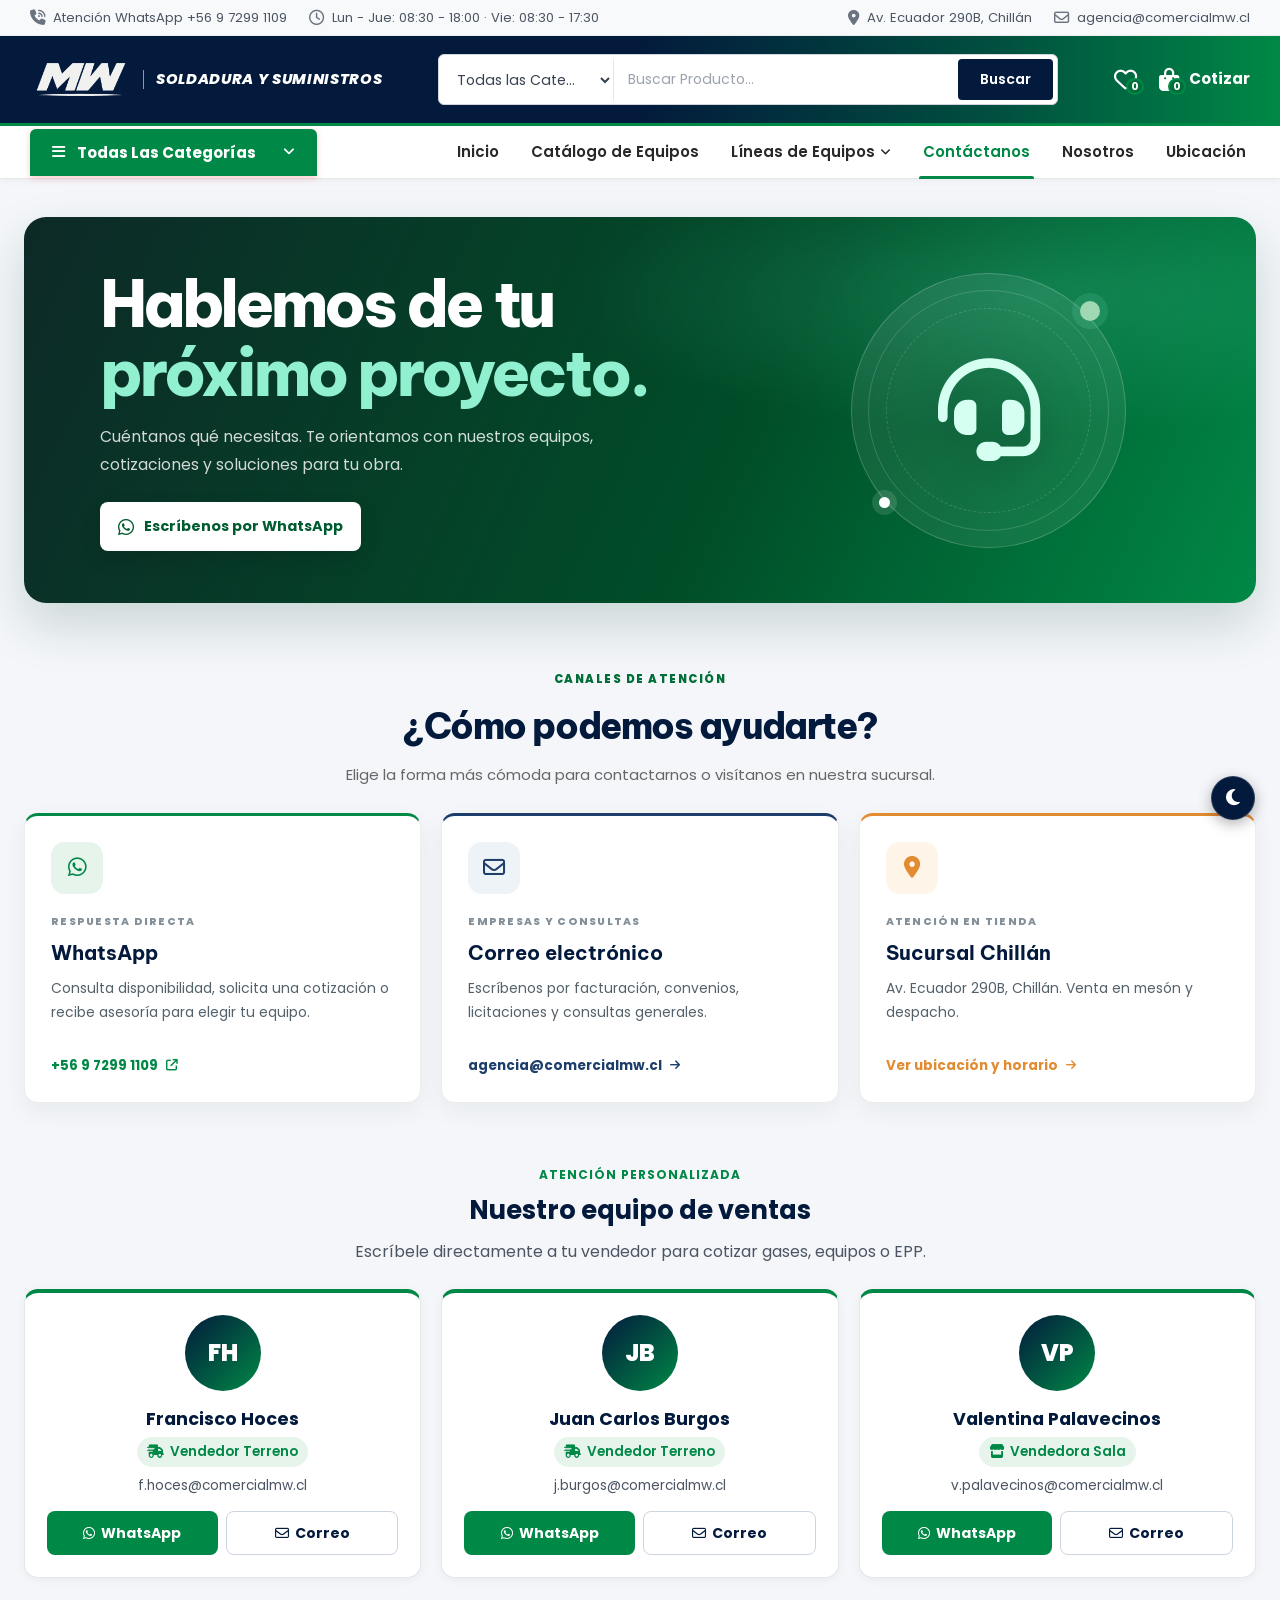
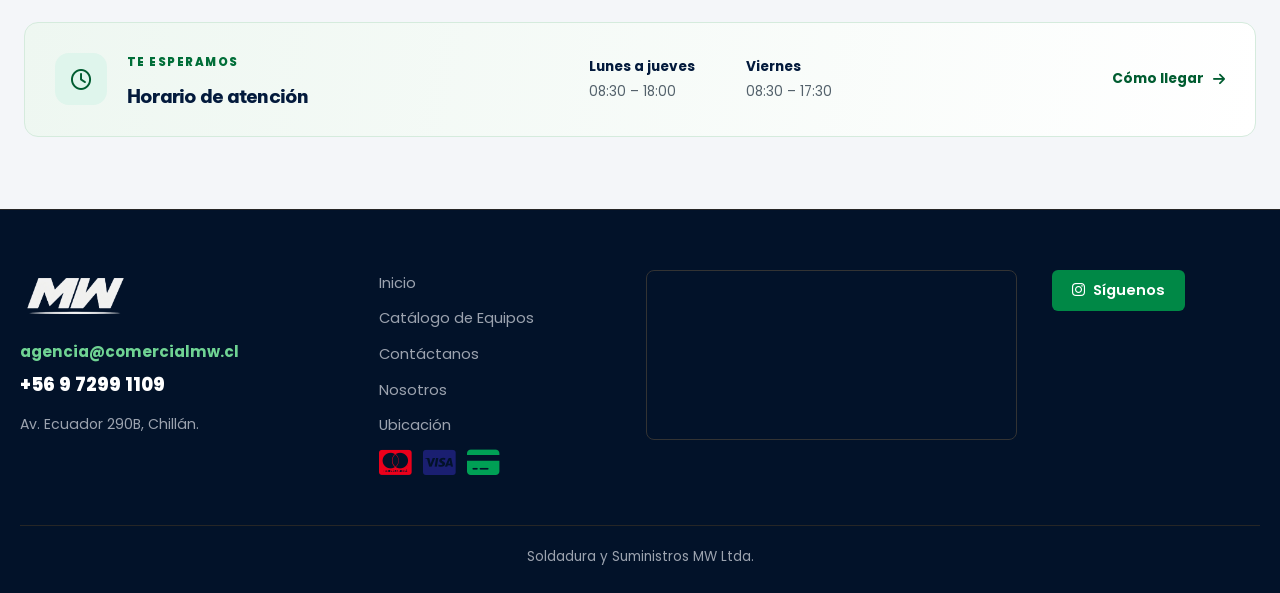
==== contacto.html @ 706c2ffa "Prueba: sección equipo de ventas (sin publicar)" ====
<!DOCTYPE html>
<html lang="es">

<head>
    <meta charset="UTF-8">
    <meta name="viewport" content="width=device-width, initial-scale=1.0">
    <title>Soldadura y Suministros MW Ltda. | Contacto</title>
    <link rel="stylesheet" href="estilos.css">
    <link rel="stylesheet" href="https://cdnjs.cloudflare.com/ajax/libs/font-awesome/6.5.1/css/all.min.css">
    <link rel="icon" href="imagenes/MWlogo.png" type="image/png">
</head>

<body id="inicio">

    <div class="top-bar-cf">
        <div class="top-bar-contenedor">
            <div class="top-bar-izq">
                <a href="https://wa.me/56972991109" target="_blank" rel="noopener noreferrer" class="top-bar-item">
                    <i class="fa-solid fa-phone-volume"></i>
                    <span>Atención WhatsApp +56 9 7299 1109</span>
                </a>
                <span class="top-bar-item">
                    <i class="fa-regular fa-clock"></i>
                    <span>Lun - Jue: 08:30 - 18:00 · Vie: 08:30 - 17:30</span>
                </span>
            </div>
            <div class="top-bar-der">
                <a href="nosotros.html#ubicacion-seccion" class="top-bar-item">
                    <i class="fa-solid fa-location-dot"></i>
                    <span>Av. Ecuador 290B, Chillán</span>
                </a>
                <a href="mailto:agencia@comercialmw.cl" class="top-bar-item">
                    <i class="fa-regular fa-envelope"></i>
                    <span>agencia@comercialmw.cl</span>
                </a>
            </div>
        </div>
    </div>

    <header class="main-header-cf">
        <div class="header-contenedor">
            <a href="index.html" class="logo-cf-link">
                <img src="imagenes/MWlogo.png" alt="Logo MW" class="logo-cf-img">
                <span class="logo-cf-nombre">Soldadura y Suministros</span>
            </a>

            <div class="header-search-wrapper">
                <form class="header-search-form" action="index.html#catalogo-seccion" method="get">
                    <select name="categoria" class="search-select-cat" aria-label="Seleccionar categoría">
                        <option value="">Todas las Categorías</option>
                        <option value="gases">Gases Industriales</option>
                        <option value="soldadura">Soldadoras</option>
                        <option value="plasma">Corte por Plasma</option>
                        <option value="energia">Generadores y Compresores</option>
                        <option value="proteccion">Protección EPP y Consumibles</option>
                    </select>
                    <input type="text" name="q" class="search-input-field" placeholder="Buscar Producto..."
                        autocomplete="off">
                    <button type="submit" class="search-submit-btn">Buscar</button>
                </form>
            </div>

            <div class="header-actions-wrap">
                <div class="action-icon-item" id="btn-header-wishlist" title="Lista de Deseos">
                    <div class="icon-with-badge">
                        <i class="fa-regular fa-heart"></i>
                        <span class="icon-badge" id="wishlist-count">0</span>
                    </div>
                </div>

                <div class="action-icon-item" id="btn-header-cart" role="button" tabindex="0"
                    title="Ver cotización" aria-label="Abrir cotización">
                    <div class="icon-with-badge">
                        <i class="fa-solid fa-bag-shopping"></i>
                        <span class="icon-badge" id="header-cart-count">0</span>
                    </div>
                    <span class="cart-amount-text" id="header-cart-total">Cotizar</span>
                </div>
            </div>
        </div>
    </header>

    <nav class="nav-bar-cf">
        <div class="nav-contenedor">
            <div class="categorias-dropdown-btn-wrap">
                <button type="button" class="btn-todas-las-categorias" id="btn-toggle-categorias">
                    <i class="fa-solid fa-bars"></i>
                    <span>Todas Las Categorías</span>
                    <i class="fa-solid fa-angle-down arrow-icon"></i>
                </button>
                <div class="menu-desplegable-categorias">
                    <ul class="lista-categorias-flotante">
                        <li><a href="index.html#cat-gases"><i class="fa-solid fa-flask"></i> Gases Industriales</a></li>
                        <li><a href="index.html#cat-soldadura"><i class="fa-solid fa-fire-flame-curved"></i> Soldadoras</a></li>
                        <li><a href="index.html#cat-plasma"><i class="fa-solid fa-bolt"></i> Corte por Plasma</a></li>
                        <li><a href="index.html#cat-energia"><i class="fa-solid fa-plug"></i> Generadores y Motosoldadoras</a></li>
                        <li><a href="index.html#cat-energia"><i class="fa-solid fa-wind"></i> Compresores de Aire</a></li>
                        <li><a href="index.html#cat-proteccion"><i class="fa-solid fa-shield-halved"></i> Máscaras y EPP Soldador</a></li>
                    </ul>
                </div>
            </div>

            <ul class="nav-enlaces-lista">
                <li><a href="index.html">Inicio</a></li>
                <li><a href="index.html#catalogo-seccion">Catálogo de Equipos</a></li>
                <li class="has-submenu">
                    <a href="index.html#catalogo-seccion">Líneas de Equipos <i class="fa-solid fa-angle-down"
                            style="font-size: 0.75rem;"></i></a>
                    <div class="submenu-desplegable">
                        <a href="index.html#cat-gases">Gases Industriales</a>
                        <a href="index.html#cat-soldadura">Soldadoras Arco, TIG y MIG</a>
                        <a href="index.html#cat-plasma">Equipos Corte por Plasma</a>
                        <a href="index.html#cat-energia">Generadores, Motosoldadoras y Compresores</a>
                        <a href="index.html#cat-proteccion">Protección EPP</a>
                    </div>
                </li>
                <li><a href="contacto.html" class="activo">Contáctanos</a></li>
                <li><a href="nosotros.html">Nosotros</a></li>
                <li><a href="nosotros.html#ubicacion-seccion">Ubicación</a></li>
            </ul>

        </div>
    </nav>

    <main class="contacto-pagina">
        <section class="contacto-presentacion">
            <div class="contacto-presentacion-contenido">
                <h1>Hablemos de tu<br><span>próximo proyecto.</span></h1>
                <p>Cuéntanos qué necesitas. Te orientamos con nuestros equipos, cotizaciones y soluciones para tu obra.</p>
                <a class="contacto-cta" href="https://wa.me/56972991109" target="_blank" rel="noopener noreferrer">
                    <i class="fa-brands fa-whatsapp"></i> Escríbenos por WhatsApp
                </a>
            </div>
            <div class="contacto-visual" aria-hidden="true">
                <span class="contacto-visual-circulo"></span>
                <i class="fa-solid fa-headset"></i>
                <span class="contacto-visual-punto"></span>
            </div>
        </section>

        <section class="contacto-canales" aria-labelledby="contacto-canales-titulo">
            <div class="contacto-seccion-encabezado">
                <span class="contacto-kicker">Canales de atención</span>
                <h2 id="contacto-canales-titulo">¿Cómo podemos ayudarte?</h2>
                <p>Elige la forma más cómoda para contactarnos o visítanos en nuestra sucursal.</p>
            </div>

            <div class="contacto-tarjetas">
                <article class="contacto-tarjeta contacto-tarjeta-whatsapp">
                    <span class="contacto-tarjeta-icono"><i class="fa-brands fa-whatsapp"></i></span>
                    <span class="contacto-tarjeta-etiqueta">Respuesta directa</span>
                    <h3>WhatsApp</h3>
                    <p>Consulta disponibilidad, solicita una cotización o recibe asesoría para elegir tu equipo.</p>
                    <a href="https://wa.me/56972991109" target="_blank" rel="noopener noreferrer">
                        +56 9 7299 1109 <i class="fa-solid fa-arrow-up-right-from-square"></i>
                    </a>
                </article>

                <article class="contacto-tarjeta contacto-tarjeta-correo">
                    <span class="contacto-tarjeta-icono"><i class="fa-regular fa-envelope"></i></span>
                    <span class="contacto-tarjeta-etiqueta">Empresas y consultas</span>
                    <h3>Correo electrónico</h3>
                    <p>Escríbenos por facturación, convenios, licitaciones y consultas generales.</p>
                    <a href="mailto:agencia@comercialmw.cl">
                        agencia@comercialmw.cl <i class="fa-solid fa-arrow-right"></i>
                    </a>
                </article>

                <article class="contacto-tarjeta contacto-tarjeta-sucursal">
                    <span class="contacto-tarjeta-icono"><i class="fa-solid fa-location-dot"></i></span>
                    <span class="contacto-tarjeta-etiqueta">Atención en tienda</span>
                    <h3>Sucursal Chillán</h3>
                    <p>Av. Ecuador 290B, Chillán. Venta en mesón y despacho.</p>
                    <a href="nosotros.html#ubicacion-seccion">
                        Ver ubicación y horario <i class="fa-solid fa-arrow-right"></i>
                    </a>
                </article>
            </div>
        </section>

        <section class="seccion-vendedores" id="equipo-ventas" aria-labelledby="titulo-vendedores">
            <div class="vendedores-encabezado">
                <span class="vendedores-kicker">Atención personalizada</span>
                <h2 id="titulo-vendedores">Nuestro equipo de ventas</h2>
                <p>Escríbele directamente a tu vendedor para cotizar gases, equipos o EPP.</p>
            </div>
            <div class="vendedores-grid">
                <article class="vendedor-card">
                    <div class="vendedor-avatar" aria-hidden="true">FH</div>
                    <div class="vendedor-info">
                        <h3 class="vendedor-nombre">Francisco Hoces</h3>
                        <span class="vendedor-cargo"><i class="fa-solid fa-truck-fast"></i> Vendedor Terreno</span>
                        <a class="vendedor-mail" href="mailto:f.hoces@comercialmw.cl">f.hoces@comercialmw.cl</a>
                    </div>
                    <div class="vendedor-acciones">
                        <a class="vendedor-btn" href="https://wa.me/56972991109?text=Hola%2C%20quiero%20hablar%20con%20Francisco%20Hoces%20%28vendedor%20terreno%29.%20Te%20escribo%20desde%20agentemw.cl" target="_blank" rel="noopener noreferrer"><i class="fa-brands fa-whatsapp"></i> WhatsApp</a>
                        <a class="vendedor-btn vendedor-btn-sec" href="mailto:f.hoces@comercialmw.cl"><i class="fa-regular fa-envelope"></i> Correo</a>
                    </div>
                </article>
                <article class="vendedor-card">
                    <div class="vendedor-avatar" aria-hidden="true">JB</div>
                    <div class="vendedor-info">
                        <h3 class="vendedor-nombre">Juan Carlos Burgos</h3>
                        <span class="vendedor-cargo"><i class="fa-solid fa-truck-fast"></i> Vendedor Terreno</span>
                        <a class="vendedor-mail" href="mailto:j.burgos@comercialmw.cl">j.burgos@comercialmw.cl</a>
                    </div>
                    <div class="vendedor-acciones">
                        <a class="vendedor-btn" href="https://wa.me/56972991109?text=Hola%2C%20quiero%20hablar%20con%20Juan%20Carlos%20Burgos%20%28vendedor%20terreno%29.%20Te%20escribo%20desde%20agentemw.cl" target="_blank" rel="noopener noreferrer"><i class="fa-brands fa-whatsapp"></i> WhatsApp</a>
                        <a class="vendedor-btn vendedor-btn-sec" href="mailto:j.burgos@comercialmw.cl"><i class="fa-regular fa-envelope"></i> Correo</a>
                    </div>
                </article>
                <article class="vendedor-card">
                    <div class="vendedor-avatar" aria-hidden="true">VP</div>
                    <div class="vendedor-info">
                        <h3 class="vendedor-nombre">Valentina Palavecinos</h3>
                        <span class="vendedor-cargo"><i class="fa-solid fa-store"></i> Vendedora Sala</span>
                        <a class="vendedor-mail" href="mailto:v.palavecinos@comercialmw.cl">v.palavecinos@comercialmw.cl</a>
                    </div>
                    <div class="vendedor-acciones">
                        <a class="vendedor-btn" href="https://wa.me/56972991109?text=Hola%2C%20quiero%20hablar%20con%20Valentina%20Palavecinos%20%28vendedora%20sala%29.%20Te%20escribo%20desde%20agentemw.cl" target="_blank" rel="noopener noreferrer"><i class="fa-brands fa-whatsapp"></i> WhatsApp</a>
                        <a class="vendedor-btn vendedor-btn-sec" href="mailto:v.palavecinos@comercialmw.cl"><i class="fa-regular fa-envelope"></i> Correo</a>
                    </div>
                </article>
            </div>
        </section>

        <section class="contacto-horario">
            <span class="contacto-horario-icono"><i class="fa-regular fa-clock"></i></span>
            <div>
                <span class="contacto-kicker">Te esperamos</span>
                <h2>Horario de atención</h2>
            </div>
            <div class="contacto-horario-detalle">
                <span><strong>Lunes a jueves</strong> 08:30 – 18:00</span>
                <span><strong>Viernes</strong> 08:30 – 17:30</span>
            </div>
            <a href="nosotros.html#ubicacion-seccion" aria-label="Ver mapa y cómo llegar">
                Cómo llegar <i class="fa-solid fa-arrow-right"></i>
            </a>
        </section>
    </main>

    <footer class="footer-cf-dark">
        <div class="footer-cf-contenedor">
            <div class="footer-col">
                <img src="imagenes/MWlogo.png" alt="Soldadura y Suministros MW Ltda." class="footer-logo-blanco">
                <a href="mailto:agencia@comercialmw.cl" class="footer-email-link">agencia@comercialmw.cl</a>
                <a href="https://wa.me/56972991109" class="footer-telefono-texto">+56 9 7299 1109</a>
                <p class="footer-direccion-texto">Av. Ecuador 290B, Chillán.</p>
            </div>
            <div class="footer-col footer-links-col">
                <ul class="footer-links-lista">
                    <li><a href="index.html">Inicio</a></li>
                    <li><a href="index.html#catalogo-seccion">Catálogo de Equipos</a></li>
                    <li><a href="contacto.html">Contáctanos</a></li>
                    <li><a href="nosotros.html">Nosotros</a></li>
                    <li><a href="nosotros.html#ubicacion-seccion">Ubicación</a></li>
                </ul>
                <div class="footer-pagos-wrap">
                    <i class="fa-brands fa-cc-mastercard"
                        style="font-size: 1.8rem; color: #eb001b; margin-right: 8px;"></i>
                    <i class="fa-brands fa-cc-visa" style="font-size: 1.8rem; color: #1a1f71; margin-right: 8px;"></i>
                    <i class="fa-solid fa-credit-card" style="font-size: 1.8rem; color: #00a055; margin-right: 8px;"
                        title="Redcompra / Webpay"></i>
                </div>
            </div>
            <div class="footer-col">
                <div class="footer-mapa-box">
                    <iframe
                        src="https://www.google.com/maps?q=Av.+Ecuador+290B,+Chillan,+Chile&amp;output=embed"
                        title="Ubicación de Soldadura y Suministros MW en Chillán" loading="lazy"
                        referrerpolicy="no-referrer-when-downgrade">
                    </iframe>
                </div>
            </div>
            <div class="footer-col footer-siguenos-col">
                <a href="https://www.instagram.com/indurachillan" target="_blank"
                    rel="noopener noreferrer" class="btn-siguenos-azul">
                    <i class="fa-brands fa-instagram"></i>
                    <span>Síguenos</span>
                </a>
            </div>
        </div>
        <div class="footer-copyright-bar">
            Soldadura y Suministros MW Ltda.
        </div>
    </footer>

    <button type="button" class="btn-subir-flotante" id="boton-subir" title="Subir al inicio"
        aria-label="Subir al inicio">
        <i class="fa-solid fa-angle-up"></i>
    </button>

    <div class="carrito-overlay" id="carrito-overlay" hidden>
        <aside class="carrito-drawer" id="carrito-drawer" role="dialog" aria-modal="true">
            <div class="carrito-cabecera">
                <h2><i class="fa-solid fa-bag-shopping"></i> Tu Cotización</h2>
                <button type="button" class="cerrar-carrito-btn" id="cerrar-carrito-btn"><i
                        class="fa-solid fa-xmark"></i></button>
            </div>
            <div class="carrito-cuerpo">
                <ul class="carrito-items-lista" id="carrito-items"></ul>
                <div class="carrito-datos-form">
                    <label for="cliente-carrito">Nombre o Empresa</label>
                    <input type="text" id="cliente-carrito" placeholder="Ej: Daniel Vega">
                    <label for="direccion-carrito">Dirección de despacho / Retiro</label>
                    <textarea id="direccion-carrito" rows="2" placeholder="Dirección en Chillán o retiro"></textarea>
                </div>
                <button type="button" class="btn-cotizar-whatsapp" id="enviar-whatsapp" disabled>
                    <i class="fa-brands fa-whatsapp"></i> Enviar Cotización por WhatsApp
                </button>
                <button type="button" class="btn-seguir-comprando" id="btn-seguir-comprando">Seguir viendo productos</button>
            </div>
        </aside>
    </div>

    <script src="main.js"></script>
</body>

</html>
---- estilos.css ----
@import url('https://fonts.googleapis.com/css2?family=Poppins:wght@300;400;500;600;700;800&family=Be+Vietnam+Pro:wght@400;500;600;700&display=swap');

:root {
    --color-rojo-principal: #008846;
    --color-rojo-hover: #006e38;
    --color-rojo-suave: rgba(0, 136, 70, 0.12);
    --color-marino-oscuro: #031a3c;
    --color-marino-medio: #021229;
    --color-oscuro-cf: #031a3c;
    --color-footer-bg: #021229;
    --color-amarillo-acento: #fcb900;
    --color-verde-principal: #008846;
    --color-verde-hover: #006e38;
    --color-fondo: #f4f6f9;
    --color-tarjeta: #ffffff;
    --color-texto: #031a3c;
    --color-texto-suave: #666666;
    --color-borde: #e5e7eb;
    --font-principal: 'Poppins', -apple-system, BlinkMacSystemFont, 'Segoe UI', Roboto, sans-serif;
    --font-titulos: 'Be Vietnam Pro', 'Poppins', sans-serif;
    --sombra-tarjeta: 0 2px 10px rgba(0, 0, 0, 0.05);
    --sombra-hover: 0 10px 25px rgba(0, 0, 0, 0.1);
    --radio-borde: 8px;
}

* {
    box-sizing: border-box;
}

html {
    scroll-behavior: smooth;
}

body {
    font-family: var(--font-principal);
    background-color: var(--color-fondo);
    color: var(--color-texto);
    margin: 0;
    padding: 0;
    line-height: 1.6;
}

a {
    color: inherit;
    text-decoration: none;
    transition: all 0.25s ease;
}

/* ==========================================================================
   1. BARRA SUPERIOR (TOP BAR - FOTO 1)
   ========================================================================== */
.top-bar-cf {
    background-color: #f8f9fa;
    border-bottom: 1px solid #e9ecef;
    font-size: 0.82rem;
    color: #4b5563;
    padding: 7px 0;
}

.top-bar-contenedor {
    max-width: 1260px;
    margin: 0 auto;
    padding: 0 20px;
    display: flex;
    justify-content: space-between;
    align-items: center;
    flex-wrap: wrap;
    gap: 10px;
}

.top-bar-izq,
.top-bar-der {
    display: flex;
    align-items: center;
    gap: 22px;
}

.top-bar-item {
    display: flex;
    align-items: center;
    gap: 8px;
    color: #4b5563;
    transition: color 0.2s ease;
}

.top-bar-item:hover {
    color: var(--color-rojo-principal);
}

.top-bar-item i {
    color: #6b7280;
    font-size: 0.95rem;
}

.top-bar-item:hover i {
    color: var(--color-rojo-principal);
}

/* ==========================================================================
   2. CABECERA PRINCIPAL CON BUSCADOR Y CARRITO (FOTO 1)
   ========================================================================== */
.main-header-cf {
    background: var(--color-verde-principal);
    border-bottom: 1px solid var(--color-verde-hover);
    padding: 18px 0;
    position: relative;
    z-index: 850;
}

.header-contenedor {
    max-width: 1260px;
    margin: 0 auto;
    padding: 0 20px;
    display: flex;
    align-items: center;
    justify-content: space-between;
    gap: 25px;
}

/* Logo */
.logo-cf-link {
    display: flex;
    align-items: center;
    gap: 12px;
    text-decoration: none;
}

.logo-cf-img {
    height: 48px;
    width: auto;
    object-fit: contain;
    display: block;
}

.logo-cf-nombre {
    color: #ffffff;
    border-left: 1px solid rgba(255, 255, 255, 0.55);
    padding-left: 12px;
    font-family: var(--font-principal);
    font-size: 0.92rem;
    font-style: italic;
    font-weight: 800;
    letter-spacing: 0.045em;
    line-height: 1.25;
    text-transform: uppercase;
    text-shadow: 0 1px 2px rgba(0, 0, 0, 0.12);
    white-space: nowrap;
}

/* Buscador central */
.header-search-wrapper {
    flex: 1;
    max-width: 620px;
}

.header-search-form {
    display: flex;
    align-items: center;
    border: 1px solid #d1d5db;
    border-radius: 6px;
    background: #ffffff;
    overflow: hidden;
    transition: border-color 0.2s ease, box-shadow 0.2s ease;
}

.header-search-form:focus-within {
    border-color: var(--color-rojo-principal);
    box-shadow: 0 0 0 3px rgba(0, 136, 70, 0.2);
}

.search-select-cat {
    border: 0;
    background: transparent;
    padding: 10px 14px;
    font-size: 0.88rem;
    color: #374151;
    font-family: inherit;
    cursor: pointer;
    border-right: 1px solid #e5e7eb;
    outline: none;
    max-width: 175px;
    text-overflow: ellipsis;
}

.search-input-field {
    flex: 1;
    border: 0;
    padding: 10px 14px;
    font-size: 0.88rem;
    font-family: inherit;
    outline: none;
    color: #1f2937;
}

.search-input-field::placeholder {
    color: #9ca3af;
}

.search-submit-btn {
    background-color: var(--color-oscuro-cf);
    color: #ffffff;
    border: 0;
    padding: 10px 22px;
    font-family: inherit;
    font-size: 0.88rem;
    font-weight: 600;
    cursor: pointer;
    border-radius: 4px;
    margin: 4px;
    transition: background-color 0.2s ease;
}

.search-submit-btn:hover {
    background-color: #000000;
}

/* Iconos de la derecha: Deseos y Carrito Arriba */
.header-actions-wrap {
    display: flex;
    align-items: center;
    gap: 22px;
}

.action-icon-item {
    display: flex;
    align-items: center;
    gap: 8px;
    cursor: pointer;
    position: relative;
    user-select: none;
}

.icon-with-badge {
    position: relative;
    display: inline-flex;
    align-items: center;
    justify-content: center;
    color: #ffffff;
    font-size: 1.45rem;
    transition: color 0.2s ease, transform 0.2s ease;
}

.action-icon-item:hover .icon-with-badge {
    color: #d1fae5;
    transform: scale(1.05);
}

.icon-badge {
    position: absolute;
    bottom: -4px;
    right: -7px;
    background-color: var(--color-verde-hover);
    color: #ffffff;
    font-size: 0.68rem;
    font-weight: 700;
    min-width: 17px;
    height: 17px;
    border-radius: 50%;
    display: flex;
    align-items: center;
    justify-content: center;
    border: 2px solid var(--color-verde-principal);
    padding: 0 3px;
}

.cart-amount-text {
    font-size: 0.95rem;
    font-weight: 700;
    color: #ffffff;
    margin-left: 2px;
}

/* ==========================================================================
   3. BARRA DE NAVEGACIÓN ROJA (FOTO 1)
   ========================================================================== */
.nav-bar-cf {
    background: #ffffff;
    border-bottom: 1px solid #e5e7eb;
    position: sticky;
    top: 0;
    z-index: 800;
    box-shadow: 0 2px 8px rgba(0, 0, 0, 0.04);
}

.nav-contenedor {
    max-width: 1260px;
    margin: 0 auto;
    padding: 0 20px;
    display: flex;
    align-items: center;
    justify-content: space-between;
    gap: 15px;
}

/* Botón Todas Las Categorías */
.categorias-dropdown-btn-wrap {
    position: relative;
}

.btn-todas-las-categorias {
    background-color: var(--color-rojo-principal);
    color: #ffffff;
    border: 0;
    padding: 12px 22px;
    font-family: inherit;
    font-size: 0.95rem;
    font-weight: 700;
    display: flex;
    align-items: center;
    gap: 12px;
    cursor: pointer;
    border-radius: 6px 6px 0 0;
    transition: background-color 0.2s ease;
    box-shadow: 0 2px 6px rgba(236, 41, 40, 0.25);
}

.btn-todas-las-categorias:hover {
    background-color: var(--color-rojo-hover);
}

.btn-todas-las-categorias .arrow-icon {
    margin-left: 15px;
    font-size: 0.85rem;
    transition: transform 0.2s ease;
}

.categorias-dropdown-btn-wrap.abierto .arrow-icon {
    transform: rotate(180deg);
}

/* Menú flotante de categorías */
.menu-desplegable-categorias {
    position: absolute;
    top: 100%;
    left: 0;
    width: 270px;
    background: #ffffff;
    border: 1px solid #e5e7eb;
    border-top: 3px solid var(--color-rojo-principal);
    border-radius: 0 0 8px 8px;
    box-shadow: 0 10px 30px rgba(0, 0, 0, 0.12);
    display: none;
    z-index: 999;
}

.categorias-dropdown-btn-wrap:hover .menu-desplegable-categorias,
.categorias-dropdown-btn-wrap.abierto .menu-desplegable-categorias {
    display: block;
    animation: fadeInMenu 0.2s ease;
}

.lista-categorias-flotante {
    list-style: none;
    margin: 0;
    padding: 8px 0;
}

.lista-categorias-flotante li a {
    display: flex;
    align-items: center;
    gap: 10px;
    padding: 10px 18px;
    font-size: 0.88rem;
    color: #374151;
    font-weight: 500;
    border-bottom: 1px solid #f9fafb;
    transition: all 0.2s ease;
}

.lista-categorias-flotante li a i {
    color: var(--color-rojo-principal);
    width: 18px;
    text-align: center;
}

.lista-categorias-flotante li a:hover {
    background-color: var(--color-rojo-suave);
    color: var(--color-rojo-principal);
    padding-left: 22px;
}

/* Enlaces principales del menú */
.nav-enlaces-lista {
    display: flex;
    align-items: center;
    gap: 24px;
    list-style: none;
    margin: 0;
    padding: 0;
}

.nav-enlaces-lista li a {
    font-size: 0.94rem;
    font-weight: 600;
    color: #282828;
    padding: 14px 4px;
    display: inline-flex;
    align-items: center;
    gap: 5px;
    position: relative;
    transition: color 0.2s ease;
}

.nav-enlaces-lista li a:hover {
    color: var(--color-rojo-principal);
}

.nav-enlaces-lista li a.activo {
    color: var(--color-rojo-principal);
}

.nav-enlaces-lista li a.activo::after {
    content: '';
    position: absolute;
    bottom: -1px;
    left: 0;
    width: 100%;
    height: 3px;
    background-color: var(--color-rojo-principal);
    border-radius: 2px 2px 0 0;
}

/* Dropdown Herramientas Total */
.has-submenu {
    position: relative;
}

.submenu-desplegable {
    position: absolute;
    top: 100%;
    left: 0;
    background: #ffffff;
    border: 1px solid #e5e7eb;
    border-top: 3px solid var(--color-rojo-principal);
    border-radius: 0 0 8px 8px;
    min-width: 230px;
    box-shadow: 0 10px 25px rgba(0, 0, 0, 0.1);
    display: none;
    padding: 8px 0;
    z-index: 950;
}

.has-submenu:hover .submenu-desplegable {
    display: block;
    animation: fadeInMenu 0.2s ease;
}

.submenu-desplegable a {
    display: block !important;
    padding: 9px 18px !important;
    font-size: 0.88rem !important;
    font-weight: 500 !important;
    color: #4b5563 !important;
}

.submenu-desplegable a:hover {
    background-color: #f9fafb !important;
    color: var(--color-rojo-principal) !important;
}

/* Descuentos badge a la derecha */
.nav-descuento-badge {
    display: flex;
    align-items: center;
    gap: 8px;
    font-size: 0.88rem;
    font-weight: 600;
    color: #282828;
}

.nav-descuento-badge i {
    color: var(--color-rojo-principal);
    font-size: 1.25rem;
}

/* ==========================================================================
   4. SECCIÓN TABS DE PRODUCTOS Y CATÁLOGO (FOTO 2)
   ========================================================================== */
.contenedor-seccion-productos {
    max-width: 1260px;
    margin: 40px auto;
    padding: 0 20px;
}

/* Navegación de Tabs centrada con línea roja */
.tabs-productos-nav {
    display: flex;
    justify-content: center;
    align-items: center;
    gap: 38px;
    list-style: none;
    margin: 0 0 35px 0;
    padding: 0;
    border-bottom: 1px solid #e5e7eb;
}

.tab-btn-item {
    position: relative;
    padding-bottom: 14px;
}

.tab-btn-item button {
    background: transparent;
    border: 0;
    font-family: var(--font-principal);
    font-size: 1.05rem;
    font-weight: 700;
    color: #4b5563;
    cursor: pointer;
    padding: 0;
    transition: color 0.2s ease;
}

.tab-btn-item:hover button {
    color: var(--color-rojo-principal);
}

.tab-btn-item.active button {
    color: var(--color-rojo-principal);
}

.tab-btn-item.active::after {
    content: '';
    position: absolute;
    bottom: -1px;
    left: 0;
    width: 100%;
    height: 3px;
    background-color: var(--color-rojo-principal);
    border-radius: 2px 2px 0 0;
}

/* ==========================================================================
   4. SECCIÓN TABS, CATEGORÍAS Y PRODUCTOS
   ========================================================================== */
.grupo-categoria-bloque {
    margin-bottom: 45px;
}

.titulo-categoria-seccion {
    font-size: 1.35rem;
    font-weight: 700;
    color: #1e293b;
    display: flex;
    align-items: center;
    gap: 10px;
    margin: 30px 0 20px 0;
    padding-bottom: 12px;
    border-bottom: 2px solid #e2e8f0;
}

.titulo-categoria-seccion i {
    font-size: 1.3rem;
}

/* Grid de productos (4 columnas para coincidir con la web original) */
.grid-productos-cf {
    display: grid;
    grid-template-columns: repeat(4, 1fr);
    gap: 22px;
}

@media (max-width: 1200px) {
    .grid-productos-cf {
        grid-template-columns: repeat(3, 1fr);
        gap: 18px;
    }
}

@media (max-width: 860px) {
    .grid-productos-cf {
        grid-template-columns: repeat(2, 1fr);
        gap: 14px;
    }
}

@media (max-width: 540px) {
    .grid-productos-cf {
        grid-template-columns: 1fr;
    }
}

/* Tarjeta de producto individual con esquina verde triangular */
.producto-card-cf {
    background: #ffffff;
    border: 1px solid #e5e7eb;
    border-radius: 10px;
    padding: 18px 16px 16px 16px;
    display: flex;
    flex-direction: column;
    justify-content: space-between;
    transition: all 0.28s cubic-bezier(0.165, 0.84, 0.44, 1);
    position: relative;
    overflow: hidden;
    box-shadow: 0 2px 10px rgba(0, 0, 0, 0.03);
}

/* Pestaña verde diagonal en la esquina superior izquierda */
.producto-card-cf::before {
    content: '';
    position: absolute;
    top: 0;
    left: 0;
    width: 0;
    height: 0;
    border-style: solid;
    border-width: 24px 24px 0 0;
    border-color: #008846 transparent transparent transparent;
    z-index: 3;
}

.producto-card-cf:hover {
    border-color: #cbd5e1;
    box-shadow: 0 10px 25px rgba(0, 0, 0, 0.08);
    transform: translateY(-4px);
}

.producto-card-img-wrap {
    width: 100%;
    height: 195px;
    display: flex;
    align-items: center;
    justify-content: center;
    margin-bottom: 14px;
    background: #ffffff;
    overflow: hidden;
    position: relative;
    border-radius: 6px;
}

.producto-card-img-wrap img {
    width: 100%;
    height: 100%;
    object-fit: cover;
    object-position: center 36%;
    transition: transform 0.3s ease;
}

.producto-card-img-wrap img.img-pos-sorteo {
    object-position: center 25% !important;
}

.producto-card-img-wrap img.img-pos-guantes {
    object-position: center 48% !important;
}

.producto-card-cf:hover .producto-card-img-wrap img {
    transform: scale(1.05);
}

.producto-card-info {
    display: flex;
    flex-direction: column;
    flex-grow: 1;
}

.producto-card-categoria {
    font-size: 0.72rem;
    font-weight: 600;
    color: #008846;
    text-transform: uppercase;
    letter-spacing: 0.5px;
    margin-bottom: 5px;
}

.producto-card-titulo {
    font-size: 0.95rem;
    font-weight: 700;
    color: #1e293b;
    line-height: 1.35;
    margin: 0 0 8px 0;
    min-height: 2.7em;
}

.producto-card-desc {
    font-size: 0.82rem;
    color: #64748b;
    line-height: 1.45;
    margin: 0 0 14px 0;
    min-height: 3.8em;
}

/* Pie de tarjeta con precio y botón de agregar verde ancho completo */
.producto-card-pie {
    display: flex;
    flex-direction: column;
    gap: 10px;
    margin-top: auto;
    padding-top: 10px;
    border-top: 1px solid #f1f5f9;
}

.producto-card-precio {
    font-size: 1.3rem;
    font-weight: 800;
    color: #008846;
    letter-spacing: -0.3px;
}

.btn-card-agregar {
    width: 100%;
    background-color: #008846;
    color: #ffffff;
    border: 0;
    border-radius: 6px;
    padding: 10px 14px;
    font-family: inherit;
    font-size: 0.9rem;
    font-weight: 700;
    cursor: pointer;
    display: inline-flex;
    align-items: center;
    justify-content: center;
    gap: 8px;
    transition: all 0.2s ease;
    box-shadow: 0 2px 6px rgba(0, 136, 70, 0.2);
}

.btn-card-agregar:hover {
    background-color: #006e38;
    transform: translateY(-2px);
    box-shadow: 0 4px 12px rgba(0, 136, 70, 0.3);
}

.btn-card-agregar:active {
    transform: translateY(0);
}

/* ==========================================================================
   5. BANNERS PROMOCIONALES DESTACADOS (CFCHILLAN STYLE)
   ========================================================================== */
.seccion-banners-destacados {
    max-width: 1260px;
    margin: 40px auto;
    padding: 0 20px;
    display: grid;
    grid-template-columns: repeat(2, 1fr);
    gap: 25px;
}

@media (max-width: 768px) {
    .seccion-banners-destacados {
        grid-template-columns: 1fr;
    }
}

.banner-promo-item {
    background: linear-gradient(135deg, #1e293b 0%, #031a3c 100%);
    color: #ffffff;
    padding: 30px;
    border-radius: 12px;
    display: flex;
    justify-content: space-between;
    align-items: center;
    position: relative;
    overflow: hidden;
    box-shadow: 0 8px 25px rgba(15, 23, 42, 0.15);
}

.banner-promo-item.rojo {
    background: linear-gradient(135deg, #ec2928 0%, #991b1b 100%);
}

.banner-promo-content {
    max-width: 60%;
    z-index: 2;
}

.banner-promo-sub {
    font-size: 0.82rem;
    text-transform: uppercase;
    letter-spacing: 1px;
    color: var(--color-amarillo-acento);
    font-weight: 700;
    margin-bottom: 6px;
}

.banner-promo-titulo {
    font-size: 1.5rem;
    font-weight: 800;
    margin: 0 0 10px 0;
    line-height: 1.25;
}

.banner-promo-precio {
    font-size: 1.15rem;
    margin-bottom: 18px;
}

.banner-promo-precio strong {
    font-size: 1.5rem;
    color: #ffffff;
}

.banner-promo-btn {
    background: #ffffff;
    color: #1e293b;
    border: 0;
    padding: 9px 20px;
    border-radius: 6px;
    font-weight: 700;
    font-size: 0.9rem;
    cursor: pointer;
    display: inline-block;
    transition: all 0.25s ease;
}

.banner-promo-btn:hover {
    background: var(--color-amarillo-acento);
    transform: translateY(-2px);
}

.banner-promo-img {
    max-width: 140px;
    height: auto;
    object-fit: contain;
    z-index: 1;
}

/* ==========================================================================
   6. CARRUSEL DE OFERTAS FERRETERAS
   ========================================================================== */
.seccion-carrusel {
    max-width: 1260px;
    margin: 30px auto;
    padding: 0 20px;
}

.carrusel {
    width: 100%;
    height: 380px;
    margin: 0 auto;
    overflow: hidden;
    position: relative;
    border-radius: 12px;
    box-shadow: 0 8px 25px rgba(0, 0, 0, 0.08);
    border: 1px solid #e5e7eb;
    background: #ffffff;
}

.carrusel .grande {
    width: 400%;
    height: 100%;
    display: flex;
    transition: transform 0.5s cubic-bezier(0.25, 1, 0.5, 1);
}

.carrusel .img {
    width: 25%;
    height: 100%;
    object-fit: contain;
    background: #ffffff;
    padding: 20px;
}

.puntos {
    position: absolute;
    bottom: 18px;
    left: 50%;
    transform: translateX(-50%);
    display: flex;
    gap: 10px;
    list-style: none;
    padding: 6px 14px;
    margin: 0;
    z-index: 10;
    background: rgba(15, 23, 42, 0.65);
    backdrop-filter: blur(4px);
    border-radius: 20px;
}

.punto {
    width: 12px;
    height: 12px;
    background-color: rgba(255, 255, 255, 0.6);
    border-radius: 50%;
    cursor: pointer;
    transition: all 0.3s ease;
}

.punto:hover {
    transform: scale(1.2);
    background-color: #ffffff;
}

.punto.activo {
    background-color: var(--color-rojo-principal);
    width: 26px;
    border-radius: 10px;
}

/* ==========================================================================
   7. SECCIÓN SUSCRÍBASE A NUESTRO BOLETÍN (FOTO 3)
   ========================================================================== */
.seccion-boletin-cf {
    background-image: linear-gradient(rgba(0, 0, 0, 0.58), rgba(0, 0, 0, 0.58)), url('imagenes/MWlogo.png');
    background-position: center;
    background-size: cover;
    background-repeat: no-repeat;
    padding: 45px 20px;
    color: #ffffff;
    margin-top: 60px;
}

.boletin-contenedor {
    max-width: 1260px;
    margin: 0 auto;
    display: flex;
    align-items: center;
    justify-content: space-between;
    flex-wrap: wrap;
    gap: 25px;
}

.boletin-texto-wrap {
    display: flex;
    align-items: center;
    gap: 18px;
}

.boletin-icono-sobre {
    width: 54px;
    height: 54px;
    border: 2px solid rgba(255, 255, 255, 0.85);
    border-radius: 10px;
    display: flex;
    align-items: center;
    justify-content: center;
    font-size: 1.6rem;
    color: #ffffff;
    flex-shrink: 0;
}

.boletin-titulos h3 {
    margin: 0 0 4px 0;
    font-size: 1.35rem;
    font-weight: 700;
    color: #ffffff;
}

.boletin-titulos p {
    margin: 0;
    font-size: 0.9rem;
    color: #e2e8f0;
}

/* Redes sociales circulares estilo Foto 3 */
.boletin-redes-lista {
    display: flex;
    align-items: center;
    gap: 12px;
    list-style: none;
    margin: 0;
    padding: 0;
}

.boletin-redes-lista li a {
    width: 38px;
    height: 38px;
    border-radius: 50%;
    background: rgba(255, 255, 255, 0.18);
    backdrop-filter: blur(4px);
    display: flex;
    align-items: center;
    justify-content: center;
    color: #ffffff;
    font-size: 1.05rem;
    transition: all 0.25s ease;
    border: 1px solid rgba(255, 255, 255, 0.25);
}

.boletin-redes-lista li a:hover {
    background: var(--color-rojo-principal);
    border-color: var(--color-rojo-principal);
    transform: translateY(-2px);
}

/* ==========================================================================
   8. FOOTER OSCURO CON MAPA Y SIGUENOS (FOTO 3)
   ========================================================================== */
.footer-cf-dark {
    background-color: var(--color-footer-bg);
    color: #d1d5db;
    padding: 60px 20px 25px 20px;
    position: relative;
    border-top: 1px solid #262626;
}

.footer-cf-contenedor {
    max-width: 1260px;
    margin: 0 auto;
    display: grid;
    grid-template-columns: 1.4fr 1fr 1.6fr 0.9fr;
    gap: 35px;
    margin-bottom: 45px;
}

@media (max-width: 992px) {
    .footer-cf-contenedor {
        grid-template-columns: 1fr 1fr;
    }
}

@media (max-width: 580px) {
    .footer-cf-contenedor {
        grid-template-columns: 1fr;
    }
}

/* Columna 1: Logo y Contacto */
.footer-logo-blanco {
    height: 52px;
    width: auto;
    object-fit: contain;
    margin-bottom: 18px;
    display: block;
}

.footer-email-link {
    display: block;
    color: var(--color-rojo-principal);
    font-weight: 700;
    font-size: 0.95rem;
    margin-bottom: 6px;
}

.footer-email-link:hover {
    text-decoration: underline;
}

.footer-telefono-texto {
    font-size: 1.15rem;
    font-weight: 800;
    color: #ffffff;
    margin: 0 0 10px 0;
}

.footer-direccion-texto {
    font-size: 0.88rem;
    color: #9ca3af;
    line-height: 1.5;
    margin-bottom: 18px;
}

.footer-pagos-img {
    height: 26px;
    width: auto;
    opacity: 0.85;
}

/* Columna 2: Enlaces */
.footer-links-col h4 {
    color: #ffffff;
    font-size: 1.05rem;
    font-weight: 700;
    margin: 0 0 16px 0;
}

.footer-links-lista {
    list-style: none;
    margin: 0;
    padding: 0;
}

.footer-links-lista li {
    margin-bottom: 10px;
}

.footer-links-lista li a {
    color: #9ca3af;
    font-size: 0.92rem;
    transition: color 0.2s ease;
}

.footer-links-lista li a:hover {
    color: var(--color-rojo-principal);
    padding-left: 4px;
}

/* Columna 3: Mapa embebido */
.footer-mapa-box {
    border-radius: 8px;
    overflow: hidden;
    border: 1px solid #333333;
    height: 170px;
}

.footer-mapa-box iframe {
    width: 100%;
    height: 100%;
    border: 0;
}

/* Columna 4: Síguenos */
.footer-siguenos-col {
    display: flex;
    flex-direction: column;
    align-items: flex-start;
}

.btn-siguenos-azul {
    background: #3880ff;
    color: #ffffff;
    border-radius: 6px;
    padding: 9px 20px;
    font-size: 0.92rem;
    font-weight: 600;
    display: inline-flex;
    align-items: center;
    gap: 8px;
    transition: all 0.25s ease;
}

.btn-siguenos-azul:hover {
    background: #2563eb;
    transform: translateY(-2px);
    box-shadow: 0 4px 12px rgba(37, 99, 235, 0.4);
}

/* Barra inferior Copyright */
.footer-copyright-bar {
    max-width: 1260px;
    margin: 0 auto;
    padding-top: 20px;
    border-top: 1px solid #262626;
    text-align: center;
    font-size: 0.85rem;
    color: #9ca3af;
}

/* Botón flotante subir (Scroll to Top) */
.btn-subir-flotante {
    position: fixed;
    right: 25px;
    bottom: 25px;
    width: 44px;
    height: 44px;
    background-color: var(--color-rojo-principal);
    color: #ffffff;
    border-radius: 50%;
    display: flex;
    align-items: center;
    justify-content: center;
    font-size: 1.15rem;
    box-shadow: 0 4px 14px rgba(0, 143, 111, 0.45);
    z-index: 890;
    cursor: pointer;
    transition: all 0.25s ease;
    border: 0;
}

.btn-subir-flotante:hover {
    background-color: var(--color-rojo-hover);
    transform: translateY(-3px) scale(1.05);
}

/* ==========================================================================
   9. CARRITO SLIDE DRAWER / MODAL
   ========================================================================== */
.carrito-overlay[hidden] {
    display: none !important;
}

.carrito-overlay {
    position: fixed;
    inset: 0;
    z-index: 1100;
    display: flex;
    justify-content: flex-end;
    background: rgba(15, 23, 42, 0.65);
    backdrop-filter: blur(4px);
    animation: fadeInOverlay 0.2s ease-out;
}

.carrito-drawer {
    width: min(100%, 460px);
    height: 100%;
    display: flex;
    flex-direction: column;
    background: #ffffff;
    box-shadow: -8px 0 35px rgba(0, 0, 0, 0.25);
    animation: slideInCart 0.25s ease-out;
}

.carrito-cabecera {
    padding: 18px 22px;
    background: var(--color-oscuro-cf);
    color: #ffffff;
    display: flex;
    align-items: center;
    justify-content: space-between;
    border-bottom: 3px solid var(--color-rojo-principal);
}

.carrito-cabecera h2 {
    margin: 0;
    font-size: 1.2rem;
    color: #ffffff;
    display: flex;
    align-items: center;
    gap: 8px;
}

.cerrar-carrito-btn {
    background: rgba(255, 255, 255, 0.12);
    border: 0;
    color: #ffffff;
    width: 34px;
    height: 34px;
    border-radius: 6px;
    cursor: pointer;
    font-size: 1.1rem;
    display: flex;
    align-items: center;
    justify-content: center;
    transition: background-color 0.2s ease;
}

.cerrar-carrito-btn:hover {
    background: var(--color-rojo-principal);
}

.carrito-cuerpo {
    flex: 1;
    overflow-y: auto;
    padding: 20px;
    display: flex;
    flex-direction: column;
    gap: 16px;
}

.carrito-items-lista {
    list-style: none;
    margin: 0;
    padding: 0;
    display: flex;
    flex-direction: column;
    gap: 12px;
}

.carrito-item-fila {
    display: flex;
    align-items: center;
    gap: 12px;
    padding: 12px;
    background: #f8fafc;
    border: 1px solid #e2e8f0;
    border-radius: 8px;
}

.carrito-item-img {
    width: 52px;
    height: 52px;
    object-fit: contain;
    background: #ffffff;
    border-radius: 4px;
    padding: 4px;
    border: 1px solid #e5e7eb;
}

.carrito-item-detalles {
    flex: 1;
}

.carrito-item-nombre {
    font-size: 0.88rem;
    font-weight: 700;
    color: #1f2937;
    margin: 0 0 4px 0;
    line-height: 1.3;
}

.carrito-item-precio-unit {
    font-size: 0.82rem;
    color: #6b7280;
}

.carrito-controles-qty {
    display: flex;
    align-items: center;
    gap: 6px;
}

.carrito-controles-qty button {
    width: 26px;
    height: 26px;
    background: #ffffff;
    border: 1px solid #cbd5e1;
    border-radius: 4px;
    cursor: pointer;
    font-weight: 700;
    font-size: 0.95rem;
    display: flex;
    align-items: center;
    justify-content: center;
}

.carrito-controles-qty button:hover {
    border-color: var(--color-rojo-principal);
    color: var(--color-rojo-principal);
}

.carrito-btn-eliminar {
    background: transparent;
    border: 0;
    color: #94a3b8;
    cursor: pointer;
    font-size: 1rem;
    padding: 6px;
    transition: color 0.2s ease;
}

.carrito-btn-eliminar:hover {
    color: var(--color-rojo-principal);
}

.carrito-vacio-aviso {
    text-align: center;
    padding: 45px 20px;
    color: #6b7280;
}

.carrito-vacio-aviso i {
    font-size: 3rem;
    color: #cbd5e1;
    margin-bottom: 12px;
    display: block;
}

.carrito-resumen-total {
    padding: 15px;
    background: #f1f5f9;
    border-radius: 8px;
    display: flex;
    justify-content: space-between;
    align-items: center;
    font-size: 1.1rem;
    font-weight: 700;
    color: #1e293b;
    margin-top: auto;
}

.carrito-resumen-total strong {
    color: var(--color-rojo-principal);
    font-size: 1.35rem;
}

.carrito-datos-form {
    display: flex;
    flex-direction: column;
    gap: 8px;
    margin-top: 10px;
}

.carrito-datos-form label {
    font-size: 0.8rem;
    font-weight: 600;
    color: #4b5563;
}

.carrito-datos-form input,
.carrito-datos-form textarea {
    border: 1px solid #cbd5e1;
    border-radius: 6px;
    padding: 8px 12px;
    font-family: inherit;
    font-size: 0.85rem;
}

.carrito-datos-form input:focus,
.carrito-datos-form textarea:focus {
    outline: none;
    border-color: var(--color-rojo-principal);
}

.btn-cotizar-whatsapp {
    background: var(--color-verde-principal);
    color: #ffffff;
    border: 0;
    border-radius: 8px;
    padding: 13px 18px;
    font-family: inherit;
    font-size: 0.95rem;
    font-weight: 700;
    cursor: pointer;
    display: flex;
    align-items: center;
    justify-content: center;
    gap: 8px;
    transition: background-color 0.2s ease;
    box-shadow: 0 4px 12px rgba(16, 185, 129, 0.3);
}

.btn-cotizar-whatsapp:hover:not(:disabled) {
    background: var(--color-verde-hover);
}

.btn-cotizar-whatsapp:disabled {
    background: #cbd5e1;
    cursor: not-allowed;
    box-shadow: none;
}

.btn-seguir-comprando {
    background: #ffffff;
    color: #374151;
    border: 1px solid #d1d5db;
    border-radius: 8px;
    padding: 10px 18px;
    font-family: inherit;
    font-size: 0.88rem;
    font-weight: 600;
    cursor: pointer;
    text-align: center;
}

.btn-seguir-comprando:hover {
    background: #f9fafb;
    border-color: #9ca3af;
}

/* ==========================================================================
   10. IDENTIDAD Y MARCAS ALIADAS (MANTENIDOS LIMPIOS)
   ========================================================================== */
.seccion-identidad-cf {
    max-width: 1320px;
    margin: 0 auto;
    padding: 44px 24px 58px;
    scroll-margin-top: 36px;
}

.titulo-identidad-seccion {
    margin: 0;
    color: var(--color-texto);
    font-family: var(--font-titulos);
    font-size: clamp(1.8rem, 3vw, 2.5rem);
    font-weight: 800;
    letter-spacing: -0.045em;
    line-height: 1.15;
}

.descripcion-identidad-seccion {
    margin: 10px 0 0;
    color: var(--color-texto-suave);
    font-size: 0.98rem;
    line-height: 1.7;
}

.identidad-presentacion {
    position: relative;
    display: flex;
    min-height: 300px;
    flex-direction: column;
    align-items: flex-start;
    justify-content: center;
    overflow: hidden;
    margin-bottom: 64px;
    padding: 50px clamp(28px, 6vw, 78px);
    border-radius: 22px;
    background:
        radial-gradient(ellipse at 87% 20%, rgba(80, 228, 181, 0.24), transparent 33%),
        linear-gradient(115deg, #0d2927 0%, #004d28 58%, #008846 100%);
    box-shadow: 0 22px 50px rgba(10, 73, 61, 0.2);
    color: #ffffff;
}

.identidad-presentacion::after {
    position: absolute;
    right: 15%;
    bottom: -170px;
    width: 350px;
    height: 350px;
    border: 1px solid rgba(255, 255, 255, 0.14);
    border-radius: 50%;
    content: '';
}

.identidad-etiqueta,
.identidad-seccion-kicker {
    display: inline-flex;
    align-items: center;
    gap: 8px;
    color: var(--color-verde-principal);
    font-size: 0.76rem;
    font-weight: 700;
    letter-spacing: 0.13em;
    text-transform: uppercase;
}

.identidad-etiqueta {
    position: relative;
    z-index: 1;
    margin-bottom: 18px;
    padding: 8px 12px;
    border: 1px solid rgba(255, 255, 255, 0.24);
    border-radius: 999px;
    background: rgba(255, 255, 255, 0.08);
    color: #cdebd7;
    letter-spacing: 0.08em;
}

.identidad-presentacion .titulo-identidad-seccion {
    position: relative;
    z-index: 1;
    max-width: 700px;
    color: #ffffff;
    font-size: clamp(2.25rem, 5vw, 4rem);
}

.identidad-presentacion .titulo-identidad-seccion span {
    color: #9fd8b2;
}

.identidad-presentacion .descripcion-identidad-seccion {
    position: relative;
    z-index: 1;
    max-width: 570px;
    color: rgba(255, 255, 255, 0.8);
    font-size: 1.02rem;
}

.identidad-cta {
    position: relative;
    z-index: 1;
    display: inline-flex;
    align-items: center;
    gap: 12px;
    margin-top: 24px;
    padding: 12px 18px;
    border-radius: 8px;
    background: #ffffff;
    color: #004d28;
    font-size: 0.9rem;
    font-weight: 700;
    box-shadow: 0 8px 20px rgba(0, 0, 0, 0.12);
    transition: transform 0.2s ease, box-shadow 0.2s ease;
}

.identidad-cta:hover {
    transform: translateY(-2px);
    box-shadow: 0 12px 24px rgba(0, 0, 0, 0.18);
}

.identidad-decoracion {
    position: absolute;
    right: 7%;
    top: 50%;
    color: rgba(255, 255, 255, 0.08);
    font-family: var(--font-principal);
    font-size: clamp(9rem, 22vw, 19rem);
    font-style: italic;
    font-weight: 800;
    letter-spacing: -0.12em;
    line-height: 0.8;
    transform: translateY(-50%);
    user-select: none;
}

.identidad-intro {
    margin: 0 0 25px;
    text-align: center;
}

.identidad-intro h2 {
    margin: 7px 0 0;
    color: var(--color-texto);
    font-family: var(--font-titulos);
    font-size: clamp(1.7rem, 2.6vw, 2.2rem);
    font-weight: 800;
    letter-spacing: -0.04em;
}

.identidad-intro p {
    margin: 6px 0 0;
    color: var(--color-texto-suave);
    font-size: 0.94rem;
}

.tarjetas-identidad-grid {
    display: grid;
    grid-template-columns: repeat(3, 1fr);
    gap: 22px;
}

@media (max-width: 768px) {
    .tarjetas-identidad-grid {
        grid-template-columns: 1fr;
    }
}

.tarjeta-identidad-item {
    position: relative;
    min-height: 290px;
    overflow: hidden;
    background: #ffffff;
    padding: 28px;
    border: 1px solid rgba(22, 35, 45, 0.08);
    border-top: 3px solid var(--card-accent, var(--color-verde-principal));
    border-radius: 14px;
    box-shadow: 0 8px 24px rgba(22, 35, 45, 0.055);
    transition: transform 0.25s ease, box-shadow 0.25s ease;
}

.tarjeta-identidad-item::after {
    position: absolute;
    right: -45px;
    bottom: -65px;
    width: 170px;
    height: 170px;
    border: 1px solid rgba(0, 136, 70, 0.14);
    border-radius: 50%;
    content: '';
    pointer-events: none;
}

.tarjeta-identidad-item:hover {
    transform: translateY(-6px);
    box-shadow: 0 18px 35px rgba(22, 35, 45, 0.11);
}

.tarjeta-identidad-item.mision {
    --card-accent: #008846;
    --card-tint: #e7f4ec;
}

.tarjeta-identidad-item.valores {
    --card-accent: #1d3d6b;
    --card-tint: #edf3f6;
}

.tarjeta-identidad-item.vision {
    --card-accent: #e28b31;
    --card-tint: #fff4e8;
}

.identidad-card-numero {
    display: block;
    margin-bottom: 24px;
    color: #8a969f;
    font-size: 0.68rem;
    font-weight: 700;
    letter-spacing: 0.12em;
}

.identidad-card-icono {
    display: flex;
    width: 54px;
    height: 54px;
    align-items: center;
    justify-content: center;
    margin-bottom: 17px;
    border-radius: 15px;
    background: var(--card-tint, #e7f4ec);
    color: var(--card-accent, var(--color-verde-principal));
    font-size: 1.35rem;
}

.tarjeta-identidad-item h2,
.tarjeta-identidad-item h3 {
    margin: 0 0 10px;
    color: var(--card-accent, var(--color-verde-principal));
    font-family: var(--font-titulos);
    font-size: 1.28rem;
    font-weight: 700;
}

.tarjeta-identidad-item p {
    margin: 0;
    color: #53616b;
    font-size: 0.9rem;
    line-height: 1.75;
}

.seccion-ubicacion-cf {
    max-width: 1320px;
    margin: 0 auto 72px;
    padding: 52px 24px 0;
    scroll-margin-top: 36px;
    border-top: 1px solid rgba(22, 35, 45, 0.08);
}

.ubicacion-encabezado {
    display: flex;
    align-items: flex-end;
    justify-content: space-between;
    gap: 24px;
    margin-bottom: 25px;
}

.ubicacion-encabezado .descripcion-identidad-seccion {
    margin-top: 8px;
}

.ubicacion-sello {
    display: inline-flex;
    flex: 0 0 auto;
    align-items: center;
    gap: 8px;
    margin-bottom: 5px;
    padding: 10px 14px;
    border: 1px solid #d5ebdd;
    border-radius: 999px;
    background: #eef7f1;
    color: #005c30;
    font-size: 0.72rem;
    font-weight: 800;
    letter-spacing: 0.08em;
}

.ubicacion-contenido {
    display: grid;
    grid-template-columns: minmax(280px, 0.78fr) minmax(0, 1.6fr);
    overflow: hidden;
    background: #ffffff;
    border: 1px solid rgba(22, 35, 45, 0.09);
    border-radius: 18px;
    box-shadow: 0 12px 34px rgba(22, 35, 45, 0.08);
}

.ubicacion-info {
    display: grid;
    grid-template-columns: 46px 1fr;
    align-content: center;
    align-items: start;
    gap: 8px 14px;
    padding: clamp(24px, 4vw, 40px);
}

.ubicacion-info-icono {
    display: flex;
    width: 44px;
    height: 44px;
    align-items: center;
    justify-content: center;
    border: 1px solid #d5ebdd;
    border-radius: 13px;
    background: #eef7f1;
    color: var(--color-verde-hover);
    font-size: 1.05rem;
}

.ubicacion-info h3 {
    margin: 1px 0 5px;
    color: var(--color-texto);
    font-family: var(--font-titulos);
    font-size: 0.98rem;
    font-weight: 700;
}

.ubicacion-info p {
    margin: 0 0 17px;
    color: #4b5563;
    font-size: 0.87rem;
    line-height: 1.65;
}

.ubicacion-como-llegar {
    grid-column: 2;
    display: inline-flex;
    align-items: center;
    gap: 10px;
    width: fit-content;
    margin-top: 2px;
    padding: 0;
    color: #005c30;
    font-size: 0.9rem;
    font-weight: 700;
}

.ubicacion-como-llegar > span {
    display: inline-flex;
    width: 38px;
    height: 38px;
    align-items: center;
    justify-content: center;
    border-radius: 11px;
    background: var(--color-verde-principal);
    color: #ffffff;
    transition: transform 0.2s ease;
}

.ubicacion-como-llegar:hover > span {
    transform: translateX(3px);
}

.ubicacion-como-llegar > i {
    font-size: 0.72rem;
}

.ubicacion-mapa {
    position: relative;
    min-height: 340px;
    overflow: hidden;
}

.ubicacion-mapa iframe {
    display: block;
    width: 100%;
    height: 100%;
    min-height: 340px;
    border: 0;
}

.mapa-etiqueta {
    position: absolute;
    top: 16px;
    left: 16px;
    display: inline-flex;
    align-items: center;
    gap: 8px;
    padding: 9px 13px;
    border: 1px solid rgba(22, 35, 45, 0.08);
    border-radius: 8px;
    background: #ffffff;
    color: var(--color-texto);
    font-size: 0.78rem;
    font-weight: 700;
    box-shadow: 0 4px 14px rgba(22, 35, 45, 0.12);
}

.mapa-etiqueta i {
    color: var(--color-verde-principal);
}

/* ==========================================================================
   CONTACTO
   ========================================================================== */
.contacto-pagina {
    max-width: 1320px;
    margin: 0 auto;
    padding: 38px 24px 72px;
}

.contacto-presentacion {
    position: relative;
    display: flex;
    min-height: 340px;
    align-items: center;
    justify-content: space-between;
    overflow: hidden;
    padding: 52px clamp(28px, 6vw, 76px);
    border-radius: 22px;
    background:
        radial-gradient(ellipse at 82% 20%, rgba(80, 228, 181, 0.22), transparent 32%),
        linear-gradient(115deg, #0d2927 0%, #004d28 58%, #008846 100%);
    box-shadow: 0 22px 50px rgba(10, 73, 61, 0.18);
    color: #ffffff;
}

.contacto-presentacion-contenido {
    position: relative;
    z-index: 1;
    max-width: 670px;
}

.contacto-etiqueta {
    display: inline-flex;
    align-items: center;
    gap: 9px;
    margin-bottom: 18px;
    padding: 8px 12px;
    border: 1px solid rgba(255, 255, 255, 0.24);
    border-radius: 999px;
    background: rgba(255, 255, 255, 0.08);
    color: #cdebd7;
    font-size: 0.74rem;
    font-weight: 700;
    letter-spacing: 0.09em;
    text-transform: uppercase;
}

.contacto-presentacion h1 {
    margin: 0;
    color: #ffffff;
    font-family: var(--font-titulos);
    font-size: clamp(2.3rem, 5vw, 4rem);
    font-weight: 800;
    letter-spacing: -0.05em;
    line-height: 1.08;
}

.contacto-presentacion h1 span {
    color: lch(88.12% 35.4 169.83);
}

.contacto-presentacion p {
    max-width: 560px;
    margin: 16px 0 0;
    color: rgba(255, 255, 255, 0.82);
    font-size: 0.98rem;
    line-height: 1.75;
}

.contacto-cta {
    display: inline-flex;
    align-items: center;
    gap: 10px;
    margin-top: 24px;
    padding: 13px 18px;
    border-radius: 8px;
    background: #ffffff;
    color: #005c30;
    font-size: 0.9rem;
    font-weight: 700;
    box-shadow: 0 8px 20px rgba(0, 0, 0, 0.12);
    transition: transform 0.2s ease, box-shadow 0.2s ease;
}

.contacto-cta:hover {
    transform: translateY(-2px);
    box-shadow: 0 12px 24px rgba(0, 0, 0, 0.18);
}

.contacto-cta i {
    font-size: 1.15rem;
}

.contacto-visual {
    position: relative;
    display: flex;
    width: clamp(170px, 24vw, 275px);
    height: clamp(170px, 24vw, 275px);
    flex: 0 0 auto;
    align-items: center;
    justify-content: center;
    margin: 0 5% 0 30px;
    border: 1px solid rgba(255, 255, 255, 0.2);
    border-radius: 50%;
    background: rgba(255, 255, 255, 0.07);
    color: #d5fff0;
}

.contacto-visual::before,
.contacto-visual::after {
    position: absolute;
    inset: 16px;
    border: 1px solid rgba(255, 255, 255, 0.16);
    border-radius: 50%;
    content: '';
}

.contacto-visual::after {
    inset: 34px;
    border-style: dashed;
}

.contacto-visual > i {
    position: relative;
    z-index: 1;
    font-size: clamp(4rem, 8vw, 7rem);
    filter: drop-shadow(0 12px 20px rgba(0, 0, 0, 0.18));
}

.contacto-visual-circulo {
    position: absolute;
    top: 10%;
    right: 9%;
    width: 20px;
    height: 20px;
    border-radius: 50%;
    background: #9fd8b2;
    box-shadow: 0 0 0 8px rgba(145, 239, 208, 0.12);
}

.contacto-visual-punto {
    position: absolute;
    bottom: 14%;
    left: 10%;
    width: 11px;
    height: 11px;
    border-radius: 50%;
    background: #ffffff;
    box-shadow: 0 0 0 7px rgba(255, 255, 255, 0.12);
}

.contacto-canales {
    padding: 62px 0 48px;
}

.contacto-seccion-encabezado {
    margin-bottom: 26px;
    text-align: center;
}

.contacto-kicker {
    color: var(--color-verde-hover);
    font-size: 0.72rem;
    font-weight: 800;
    letter-spacing: 0.13em;
    text-transform: uppercase;
}

.contacto-seccion-encabezado h2,
.contacto-horario h2 {
    margin: 7px 0 0;
    color: var(--color-texto);
    font-family: var(--font-titulos);
    font-size: clamp(1.65rem, 3vw, 2.25rem);
    font-weight: 800;
    letter-spacing: -0.04em;
}

.contacto-seccion-encabezado p {
    margin: 8px 0 0;
    color: var(--color-texto-suave);
    font-size: 0.93rem;
}

.contacto-tarjetas {
    display: grid;
    grid-template-columns: repeat(3, minmax(0, 1fr));
    gap: 20px;
}

.contacto-tarjeta {
    --contacto-acento: #008846;
    --contacto-tinte: #e7f4ec;
    display: flex;
    min-height: 290px;
    flex-direction: column;
    align-items: flex-start;
    padding: 26px;
    border: 1px solid rgba(22, 35, 45, 0.08);
    border-top: 3px solid var(--contacto-acento);
    border-radius: 14px;
    background: #ffffff;
    box-shadow: 0 8px 24px rgba(22, 35, 45, 0.055);
    transition: transform 0.25s ease, box-shadow 0.25s ease;
}

.contacto-tarjeta:hover {
    transform: translateY(-5px);
    box-shadow: 0 18px 35px rgba(22, 35, 45, 0.11);
}

.contacto-tarjeta-whatsapp {
    --contacto-acento: #008846;
    --contacto-tinte: #e7f4ec;
}

.contacto-tarjeta-correo {
    --contacto-acento: #1d3d6b;
    --contacto-tinte: #edf3f6;
}

.contacto-tarjeta-sucursal {
    --contacto-acento: #e28b31;
    --contacto-tinte: #fff4e8;
}

.contacto-tarjeta-icono {
    display: flex;
    width: 52px;
    height: 52px;
    align-items: center;
    justify-content: center;
    margin-bottom: 20px;
    border-radius: 14px;
    background: var(--contacto-tinte);
    color: var(--contacto-acento);
    font-size: 1.35rem;
}

.contacto-tarjeta-etiqueta {
    color: #849099;
    font-size: 0.66rem;
    font-weight: 800;
    letter-spacing: 0.12em;
    text-transform: uppercase;
}

.contacto-tarjeta h3 {
    margin: 6px 0 0;
    color: var(--color-texto);
    font-family: var(--font-titulos);
    font-size: 1.22rem;
    font-weight: 700;
}

.contacto-tarjeta p {
    margin: 9px 0 20px;
    color: #53616b;
    font-size: 0.87rem;
    line-height: 1.7;
}

.contacto-tarjeta > a {
    display: inline-flex;
    align-items: center;
    gap: 8px;
    margin-top: auto;
    color: var(--contacto-acento);
    font-size: 0.84rem;
    font-weight: 700;
    overflow-wrap: anywhere;
}

.contacto-tarjeta > a i {
    flex: 0 0 auto;
    font-size: 0.72rem;
    transition: transform 0.2s ease;
}

.contacto-tarjeta > a:hover i {
    transform: translateX(3px);
}

.contacto-horario {
    display: flex;
    align-items: center;
    gap: 20px;
    padding: 25px 30px;
    border: 1px solid #d5ebdd;
    border-radius: 14px;
    background: linear-gradient(100deg, #eef7f1, #ffffff);
}

.contacto-horario-icono {
    display: flex;
    width: 52px;
    height: 52px;
    flex: 0 0 auto;
    align-items: center;
    justify-content: center;
    border-radius: 14px;
    background: #dff5ec;
    color: #005c30;
    font-size: 1.3rem;
}

.contacto-horario h2 {
    font-size: 1.18rem;
}

.contacto-horario-detalle {
    display: flex;
    flex: 1;
    justify-content: center;
    gap: clamp(18px, 4vw, 55px);
    color: #53616b;
    font-size: 0.85rem;
}

.contacto-horario-detalle span {
    display: flex;
    flex-direction: column;
    gap: 3px;
}

.contacto-horario-detalle strong {
    color: var(--color-texto);
}

.contacto-horario > a {
    display: inline-flex;
    flex: 0 0 auto;
    align-items: center;
    gap: 9px;
    color: #005c30;
    font-size: 0.86rem;
    font-weight: 700;
}

/* Marcas aliadas */
.seccion-marcas-aliadas-cf {
    max-width: 1260px;
    margin: 50px auto 30px auto;
    padding: 0 20px;
    text-align: center;
}

.marcas-grid-cf {
    display: grid;
    grid-template-columns: repeat(8, minmax(0, 1fr));
    gap: 10px;
    margin-top: 20px;
}

.marca-item-box {
    background: #ffffff;
    border: 1px solid #e5e7eb;
    border-radius: 8px;
    min-width: 0;
    padding: 12px 8px;
    display: flex;
    align-items: center;
    justify-content: center;
    min-height: 84px;
    transition: transform 0.2s ease, box-shadow 0.2s ease;
}

.marca-item-box:hover {
    transform: translateY(-3px);
    box-shadow: 0 4px 12px rgba(0, 0, 0, 0.08);
}

.marca-item-box img {
    max-width: 100%;
    max-height: 48px;
    object-fit: contain;
}

.marca-item-box span {
    color: #374151;
    font-size: 0.85rem;
    font-weight: 700;
}

@media (max-width: 1000px) {
    .marcas-grid-cf {
        grid-template-columns: repeat(8, minmax(100px, 1fr));
        overflow-x: auto;
        padding-bottom: 8px;
    }
}

/* ==========================================================================
   11. TOAST NOTIFICACIÓN
   ========================================================================== */
.toast-cf {
    position: fixed;
    top: 25px;
    right: 25px;
    background: #1f2937;
    color: #ffffff;
    padding: 14px 20px;
    border-radius: 8px;
    box-shadow: 0 8px 25px rgba(0, 0, 0, 0.25);
    display: flex;
    align-items: center;
    gap: 12px;
    z-index: 1200;
    transform: translateY(-50px);
    opacity: 0;
    transition: all 0.3s cubic-bezier(0.165, 0.84, 0.44, 1);
    border-left: 4px solid var(--color-rojo-principal);
}

.toast-cf.mostrar {
    transform: translateY(0);
    opacity: 1;
}

.toast-cf i {
    color: var(--color-verde-principal);
    font-size: 1.2rem;
}

/* ==========================================================================
   12. ANIMACIONES Y RESPONSIVE
   ========================================================================== */
@keyframes fadeInMenu {
    from {
        opacity: 0;
        transform: translateY(6px);
    }

    to {
        opacity: 1;
        transform: translateY(0);
    }
}

@keyframes fadeInOverlay {
    from {
        opacity: 0;
    }

    to {
        opacity: 1;
    }
}

@keyframes slideInCart {
    from {
        transform: translateX(100%);
    }

    to {
        transform: translateX(0);
    }
}

@media (max-width: 900px) {
    .header-contenedor {
        flex-direction: column;
        align-items: stretch;
    }

    .logo-cf-link {
        justify-content: center;
    }

    .header-actions-wrap {
        justify-content: center;
    }

    .nav-contenedor {
        flex-direction: column;
        align-items: stretch;
        padding-top: 10px;
        padding-bottom: 10px;
    }

    .nav-enlaces-lista {
        flex-wrap: wrap;
        justify-content: center;
        gap: 15px;
    }

    .nav-descuento-badge {
        justify-content: center;
    }
}

@media (max-width: 768px) {
    .contacto-pagina {
        padding: 26px 16px 48px;
    }

    .contacto-presentacion {
        min-height: 310px;
        padding: 34px 25px;
        border-radius: 16px;
    }

    .contacto-visual {
        position: absolute;
        right: -58px;
        bottom: -58px;
        width: 190px;
        height: 190px;
        margin: 0;
        opacity: 0.45;
    }

    .contacto-visual > i {
        font-size: 4rem;
    }

    .contacto-canales {
        padding: 46px 0 34px;
    }

    .contacto-tarjetas {
        grid-template-columns: 1fr;
        gap: 14px;
    }

    .contacto-tarjeta {
        min-height: 0;
        padding: 23px;
    }

    .contacto-horario {
        align-items: flex-start;
        flex-wrap: wrap;
        gap: 14px;
        padding: 22px;
    }

    .contacto-horario-detalle {
        flex-basis: 100%;
        justify-content: flex-start;
        padding-left: 66px;
    }

    .contacto-horario > a {
        margin-left: 66px;
    }

    .ubicacion-contenido {
        grid-template-columns: 1fr;
    }

    .ubicacion-mapa,
    .ubicacion-mapa iframe {
        min-height: 260px;
    }

    .seccion-identidad-cf {
        padding: 26px 16px 44px;
    }

    .identidad-presentacion {
        min-height: 330px;
        margin-bottom: 46px;
        padding: 34px 25px;
        border-radius: 16px;
    }

    .identidad-decoracion {
        right: 2%;
        top: auto;
        bottom: 16px;
        font-size: 8rem;
        transform: none;
    }

    .tarjetas-identidad-grid {
        gap: 14px;
    }

    .tarjeta-identidad-item {
        min-height: 0;
        padding: 23px;
    }

    .seccion-ubicacion-cf {
        margin-bottom: 48px;
        padding: 36px 16px 0;
    }

    .ubicacion-encabezado {
        align-items: flex-start;
        flex-direction: column;
        gap: 12px;
    }
}

@media (max-width: 480px) {
    .contacto-pagina {
        padding-right: 14px;
        padding-left: 14px;
    }

    .contacto-presentacion {
        min-height: 340px;
        padding: 30px 20px;
    }

    .contacto-etiqueta {
        font-size: 0.64rem;
    }

    .contacto-presentacion p {
        font-size: 0.9rem;
    }

    .contacto-horario-detalle {
        flex-direction: column;
        gap: 12px;
        padding-left: 0;
    }

    .contacto-horario > a {
        margin-left: 0;
    }

    .identidad-presentacion {
        min-height: 350px;
        padding: 30px 20px;
    }

    .identidad-etiqueta {
        font-size: 0.64rem;
    }

    .identidad-presentacion .descripcion-identidad-seccion {
        font-size: 0.92rem;
    }

    .ubicacion-sello {
        font-size: 0.65rem;
    }

    .ubicacion-info {
        padding: 24px 18px;
    }
}
body.modo-noche {
    --color-fondo: #021229; 
    --color-tarjeta: #031a3c; 
    --color-texto: #f1f5f9;
    --color-texto-suave: #94a3b8;
    --color-borde: #0d2a52;
}

body.modo-noche .nav-bar-cf,
body.modo-noche .top-bar-cf,
body.modo-noche .marca-item-box,
body.modo-noche .producto-card-cf,
body.modo-noche .carrito-drawer,
body.modo-noche .ubicacion-contenido,
body.modo-noche .tarjeta-identidad-item,
body.modo-noche .contacto-tarjeta {
    background-color: var(--color-tarjeta) !important;
    border-color: var(--color-borde) !important;
    color: var(--color-texto) !important;
}

body.modo-noche .top-bar-item,
body.modo-noche .top-bar-cf,
body.modo-noche .producto-card-titulo,
body.modo-noche .producto-card-desc,
body.modo-noche .titulo-categoria-seccion,
body.modo-noche .identidad-intro h2,
body.modo-noche .ubicacion-info h3,
body.modo-noche .contacto-tarjeta h3,
body.modo-noche .contacto-horario h2,
body.modo-noche .nav-enlaces-lista li a {
    color: var(--color-texto) !important;
}

body.modo-noche .contacto-tarjeta p,
body.modo-noche .contacto-horario-detalle {
    color: var(--color-texto-suave);
}

body.modo-noche .contacto-tarjeta-etiqueta {
    color: #a8b5c2;
}

body.modo-noche .contacto-tarjeta > a,
body.modo-noche .contacto-horario > a,
body.modo-noche .contacto-kicker {
    color: #4cc27a;
}

body.modo-noche .contacto-tarjeta-correo {
    --contacto-acento: #7dd3fc;
    --contacto-tinte: #203544;
}

body.modo-noche .contacto-horario {
    background: var(--color-tarjeta);
    border-color: var(--color-borde);
    color: var(--color-texto);
}

body.modo-noche .contacto-horario-icono {
    background: #203d3a;
    color: #4cc27a;
}

body.modo-noche .search-select-cat,
body.modo-noche .search-input-field {
    background-color: #031a3c !important;
    color: #ffffff !important;
    border-color: var(--color-borde) !important;
}

body.modo-noche .search-select-cat option {
    background-color: #031a3c;
    color: #f1f5f9;
}

body.modo-noche .menu-desplegable-categorias,
body.modo-noche .submenu-desplegable {
    background-color: var(--color-tarjeta);
    border-color: var(--color-borde);
    border-top-color: var(--color-rojo-principal);
}

body.modo-noche .lista-categorias-flotante li a,
body.modo-noche .submenu-desplegable a {
    color: var(--color-texto) !important;
}

body.modo-noche .lista-categorias-flotante li a:hover,
body.modo-noche .submenu-desplegable a:hover {
    background-color: #0d2a52 !important;
    color: var(--color-rojo-principal) !important;
}

body.modo-noche .marca-item-box span {
    color: var(--color-texto);
}

body.modo-noche .search-input-field::placeholder {
    color: #64748b !important;
}

.btn-modo-noche-flotante {
    position: fixed;
    right: 25px;
    bottom: 80px; 
    width: 44px;
    height: 44px;
    background-color: var(--color-marino-oscuro);
    color: #ffffff;
    border-radius: 50%;
    display: flex;
    align-items: center;
    justify-content: center;
    font-size: 1.15rem;
    box-shadow: 0 4px 14px rgba(0, 0, 0, 0.3);
    z-index: 890;
    cursor: pointer;
    transition: all 0.25s ease;
    border: 1px solid rgba(255, 255, 255, 0.15);
}

.btn-modo-noche-flotante:hover {
    background-color: var(--color-rojo-principal);
    transform: translateY(-3px) scale(1.05);
}

.carrito-resumen-cabecera {
    padding: 8px 12px;
    background: #f1f5f9;
    border-radius: 6px;
    font-size: 0.9rem;
    color: #1e293b;
    margin-bottom: 8px;
    display: flex;
    justify-content: space-between;
    align-items: center;
}

.carrito-resumen-cabecera strong {
    color: var(--color-verde-principal);
    font-size: 1.05rem;
}


.carrito-controles-qty span.qty-numero,
.carrito-controles-qty span {
    font-weight: 700;
    font-size: 0.95rem;
    color: #1f2937 !important;
    min-width: 18px;
    text-align: center;
}


body.modo-noche .carrito-resumen-cabecera {
    background-color: #203544 !important;
    color: #f1f5f9 !important;
}

body.modo-noche .carrito-controles-qty span.qty-numero,
body.modo-noche .carrito-controles-qty span {
    color: #f1f5f9 !important;
}

body.modo-noche .carrito-item-fila {
    background-color: #1a2734 !important;
    border-color: #0d2a52 !important;
}

body.modo-noche .carrito-item-nombre {
    color: #f1f5f9 !important;
}
/* ==========================================================================
   BOTÓN FLOTANTE DEL CARRITO / COTIZACIÓN
   ========================================================================== */
.btn-carrito-flotante {
    position: fixed;
    right: 25px;
    bottom: 135px; /* Ubicado por encima del botón de modo noche (80px) y subir (25px) */
    width: 52px;
    height: 52px;
    background-color: var(--color-verde-principal);
    color: #ffffff;
    border-radius: 50%;
    display: flex;
    align-items: center;
    justify-content: center;
    font-size: 1.35rem;
    box-shadow: 0 4px 18px rgba(0, 136, 70, 0.45);
    z-index: 890;
    cursor: pointer;
    transition: all 0.25s ease;
    border: 2px solid #ffffff;
}

.btn-carrito-flotante:hover {
    background-color: var(--color-verde-hover);
    transform: translateY(-3px) scale(1.08);
    box-shadow: 0 6px 22px rgba(0, 136, 70, 0.6);
}

.btn-carrito-flotante .icon-badge {
    position: absolute;
    top: -3px;
    right: -3px;
    background-color: #ef4444; /* Badge rojo destacado */
    color: #ffffff;
    font-size: 0.72rem;
    font-weight: 800;
    min-width: 20px;
    height: 20px;
    border-radius: 50%;
    display: flex;
    align-items: center;
    justify-content: center;
    border: 2px solid #ffffff;
    padding: 0 4px;
}

/* Adaptación para modo noche */
body.modo-noche .btn-carrito-flotante {
    border-color: var(--color-tarjeta);
}

/* ==========================================================================
   AJUSTES MW (oct 2026): gases, pestañas y versión celular
   ========================================================================== */
.tabs-productos-nav { flex-wrap: wrap; row-gap: 6px; gap: 30px; }
.bloque-intro { margin: -6px 0 22px; color: #4b5563; font-size: 0.95rem; max-width: 820px; }
.producto-card-img-wrap img[src*="imagenes/productos/"] { object-fit: contain; background: #ffffff; }
.banner-img-cilindros { object-fit: cover; border-radius: 8px; }

@media (max-width: 600px) {
    .header-search-wrapper { max-width: 100%; }
    .header-search-form { min-width: 0; }
    .search-select-cat { max-width: 105px; padding: 10px 8px; }
    .search-input-field { min-width: 0; width: 100%; padding: 10px 8px; }
    .search-submit-btn { padding-left: 12px; padding-right: 12px; flex-shrink: 0; }
    .tabs-productos-nav { flex-wrap: nowrap; justify-content: flex-start; overflow-x: auto; gap: 22px; -webkit-overflow-scrolling: touch; scrollbar-width: none; }
    .tab-btn-item { flex: 0 0 auto; }
    .tab-btn-item button { white-space: nowrap; }
    .marcas-grid-cf { max-width: 100%; }
}

/* Carrusel principal (oct 2026): diapositivas con texto + foto */
.carrusel { height: 380px; border: 0; }
.slide-mw { flex: 0 0 auto; height: 100%; display: grid; grid-template-columns: 1.1fr 1fr; align-items: center;
    gap: 24px; padding: 36px 56px 56px; color: #ffffff; overflow: hidden;
    background: linear-gradient(120deg, #031a3c 0%, #0a3a3a 55%, #008846 140%); }
.slide-mw.s-sold { background: linear-gradient(120deg, #031a3c 0%, #0b2d4a 60%, #65a30d 150%); }
.slide-mw.s-plasma { background: linear-gradient(120deg, #111827 0%, #2b2f3a 60%, #f59e0b 170%); }
.slide-mw.s-energia { background: linear-gradient(120deg, #031a3c 0%, #006236 70%, #00a055 140%); }
.slide-mw.s-epp { background: linear-gradient(120deg, #1f1414 0%, #4a1d14 60%, #ea580c 160%); }
.slide-kicker { display: inline-block; font-size: 0.75rem; font-weight: 700; letter-spacing: 0.08em; text-transform: uppercase;
    color: #86d9a3; margin-bottom: 10px; }
.slide-titulo { font-size: clamp(1.5rem, 3vw, 2.4rem); line-height: 1.12; margin: 0 0 12px; color: #ffffff; font-weight: 800; }
.slide-desc { font-size: 1rem; line-height: 1.5; color: #d1d5db; margin: 0 0 22px; max-width: 460px; }
.slide-botones { display: flex; flex-wrap: wrap; gap: 10px; }
.slide-btn { display: inline-block; background: #008846; color: #ffffff; padding: 11px 20px; border-radius: 8px;
    font-weight: 700; font-size: 0.9rem; text-decoration: none; transition: background 0.2s ease; }
.slide-btn:hover { background: #006e38; }
.slide-btn-sec { background: transparent; border: 1px solid rgba(255,255,255,0.55); }
.slide-btn-sec:hover { background: rgba(255,255,255,0.12); }
.slide-imagen { height: 100%; display: flex; align-items: center; justify-content: center; min-height: 0; }
.slide-imagen img { max-height: 290px; max-width: 100%; object-fit: contain; background: #ffffff; border-radius: 14px;
    padding: 14px; box-shadow: 0 18px 40px rgba(0,0,0,0.35); }
.slide-imagen.slide-foto img { padding: 0; object-fit: cover; width: 100%; max-width: 440px; height: 290px; }

@media (max-width: 760px) {
    .carrusel { height: 520px; }
    .slide-mw { grid-template-columns: 1fr; grid-template-rows: auto 1fr; padding: 26px 22px 58px; gap: 16px; text-align: left; }
    .slide-titulo { font-size: 1.45rem; }
    .slide-desc { font-size: 0.92rem; margin-bottom: 16px; }
    .slide-btn { padding: 10px 14px; font-size: 0.85rem; }
    .slide-imagen img { max-height: 190px; }
    .slide-imagen.slide-foto img { height: 190px; }
}
.banner-promo-img.banner-img-blanca { background: #ffffff; border-radius: 10px; padding: 10px; object-fit: contain; width: 46%; max-width: 280px; height: auto; max-height: 220px; }

/* Paleta MW (logo): azul marino #031a3c + verde #008846 */
.main-header-cf { background: linear-gradient(90deg, #031a3c 0%, #031a3c 50%, #00503f 78%, #008846 100%); border-bottom: 3px solid #008846; }
.slide-mw { background: linear-gradient(120deg, #031a3c 0%, #04284f 55%, #008846 135%); }
.slide-mw.s-sold { background: linear-gradient(120deg, #031a3c 0%, #0b2d4a 55%, #008846 150%); }
.slide-mw.s-plasma { background: linear-gradient(120deg, #021229 0%, #031a3c 60%, #1d3d6b 130%); }
.slide-mw.s-energia { background: linear-gradient(120deg, #031a3c 0%, #00503f 65%, #008846 130%); }
.slide-mw.s-epp { background: linear-gradient(120deg, #04284f 0%, #031a3c 55%, #008846 160%); }
.banner-promo-item { background: linear-gradient(120deg, #031a3c 0%, #04284f 100%); }
.banner-promo-item.rojo { background: linear-gradient(120deg, #008846 0%, #004d28 100%); }
.btn-siguenos-azul { background: #008846; }
.btn-siguenos-azul:hover { background: #006e38; }
.footer-email-link { color: #6fd393; }
.banner-promo-sub { color: #86d9a3; }


/* Banner "Equipo destacado" rotativo */
.banner-destacados { display: block; min-height: 260px; padding: 0; }
.dest-slide { position: absolute; inset: 0; display: flex; justify-content: space-between; align-items: center; gap: 16px;
    padding: 30px 30px 40px; opacity: 0; visibility: hidden; transition: opacity 0.6s ease, visibility 0.6s; }
.dest-slide.activo { opacity: 1; visibility: visible; }
.dest-slide .dest-img { width: 42%; max-width: 230px; max-height: 190px; }
.dest-puntos { position: absolute; left: 30px; bottom: 14px; display: flex; gap: 7px; z-index: 3; }
.dest-punto { width: 9px; height: 9px; border-radius: 50%; border: 0; padding: 0; cursor: pointer; background: rgba(255,255,255,0.45); transition: all 0.3s ease; }
.dest-punto.activo { width: 22px; border-radius: 6px; background: #ffffff; }
@media (max-width: 600px) { .banner-destacados { min-height: 330px; } .dest-slide { padding: 24px 20px 40px; } .dest-slide .dest-img { width: 44%; } }

/* Equipo de ventas */
.seccion-vendedores { margin: 10px 0 44px; }
.seccion-vendedores-inicio { max-width: 1260px; margin: 10px auto 50px; padding: 0 20px; }
.vendedores-encabezado { text-align: center; margin-bottom: 24px; }
.vendedores-kicker { display: inline-block; font-size: 0.75rem; font-weight: 700; letter-spacing: 0.08em; text-transform: uppercase; color: #008846; margin-bottom: 6px; }
.vendedores-encabezado h2 { margin: 0 0 8px; font-size: 1.6rem; color: #031a3c; }
.vendedores-encabezado p { margin: 0; color: #4b5563; }
.vendedores-grid { display: grid; grid-template-columns: repeat(3, minmax(0, 1fr)); gap: 20px; }
.vendedor-card { background: #ffffff; border: 1px solid #e5e7eb; border-radius: 14px; padding: 22px; display: flex; flex-direction: column; align-items: center; text-align: center; gap: 14px; box-shadow: 0 2px 10px rgba(0,0,0,0.05); border-top: 4px solid #008846; }
.vendedor-avatar { width: 76px; height: 76px; border-radius: 50%; display: flex; align-items: center; justify-content: center; font-weight: 800; font-size: 1.5rem; color: #ffffff; background: linear-gradient(135deg, #031a3c 0%, #008846 100%); }
.vendedor-nombre { margin: 0 0 4px; font-size: 1.1rem; color: #031a3c; }
.vendedor-cargo { display: inline-flex; align-items: center; gap: 6px; font-size: 0.85rem; font-weight: 600; color: #008846; background: #e7f4ec; padding: 4px 10px; border-radius: 999px; }
.vendedor-mail { display: block; margin-top: 8px; font-size: 0.85rem; color: #4b5563; text-decoration: none; word-break: break-all; }
.vendedor-mail:hover { color: #008846; }
.vendedor-acciones { display: flex; gap: 8px; width: 100%; margin-top: auto; }
.vendedor-btn { flex: 1; display: inline-flex; align-items: center; justify-content: center; gap: 6px; padding: 10px 12px; border-radius: 8px; background: #008846; color: #ffffff; font-weight: 700; font-size: 0.88rem; text-decoration: none; transition: background 0.2s ease; }
.vendedor-btn:hover { background: #006e38; }
.vendedor-btn-sec { background: #ffffff; color: #031a3c; border: 1px solid #cbd5e1; }
.vendedor-btn-sec:hover { background: #f1f5f9; }
@media (max-width: 860px) { .vendedores-grid { grid-template-columns: 1fr; } .vendedor-card { flex-direction: row; text-align: left; align-items: center; flex-wrap: wrap; } .vendedor-acciones { flex-basis: 100%; } }
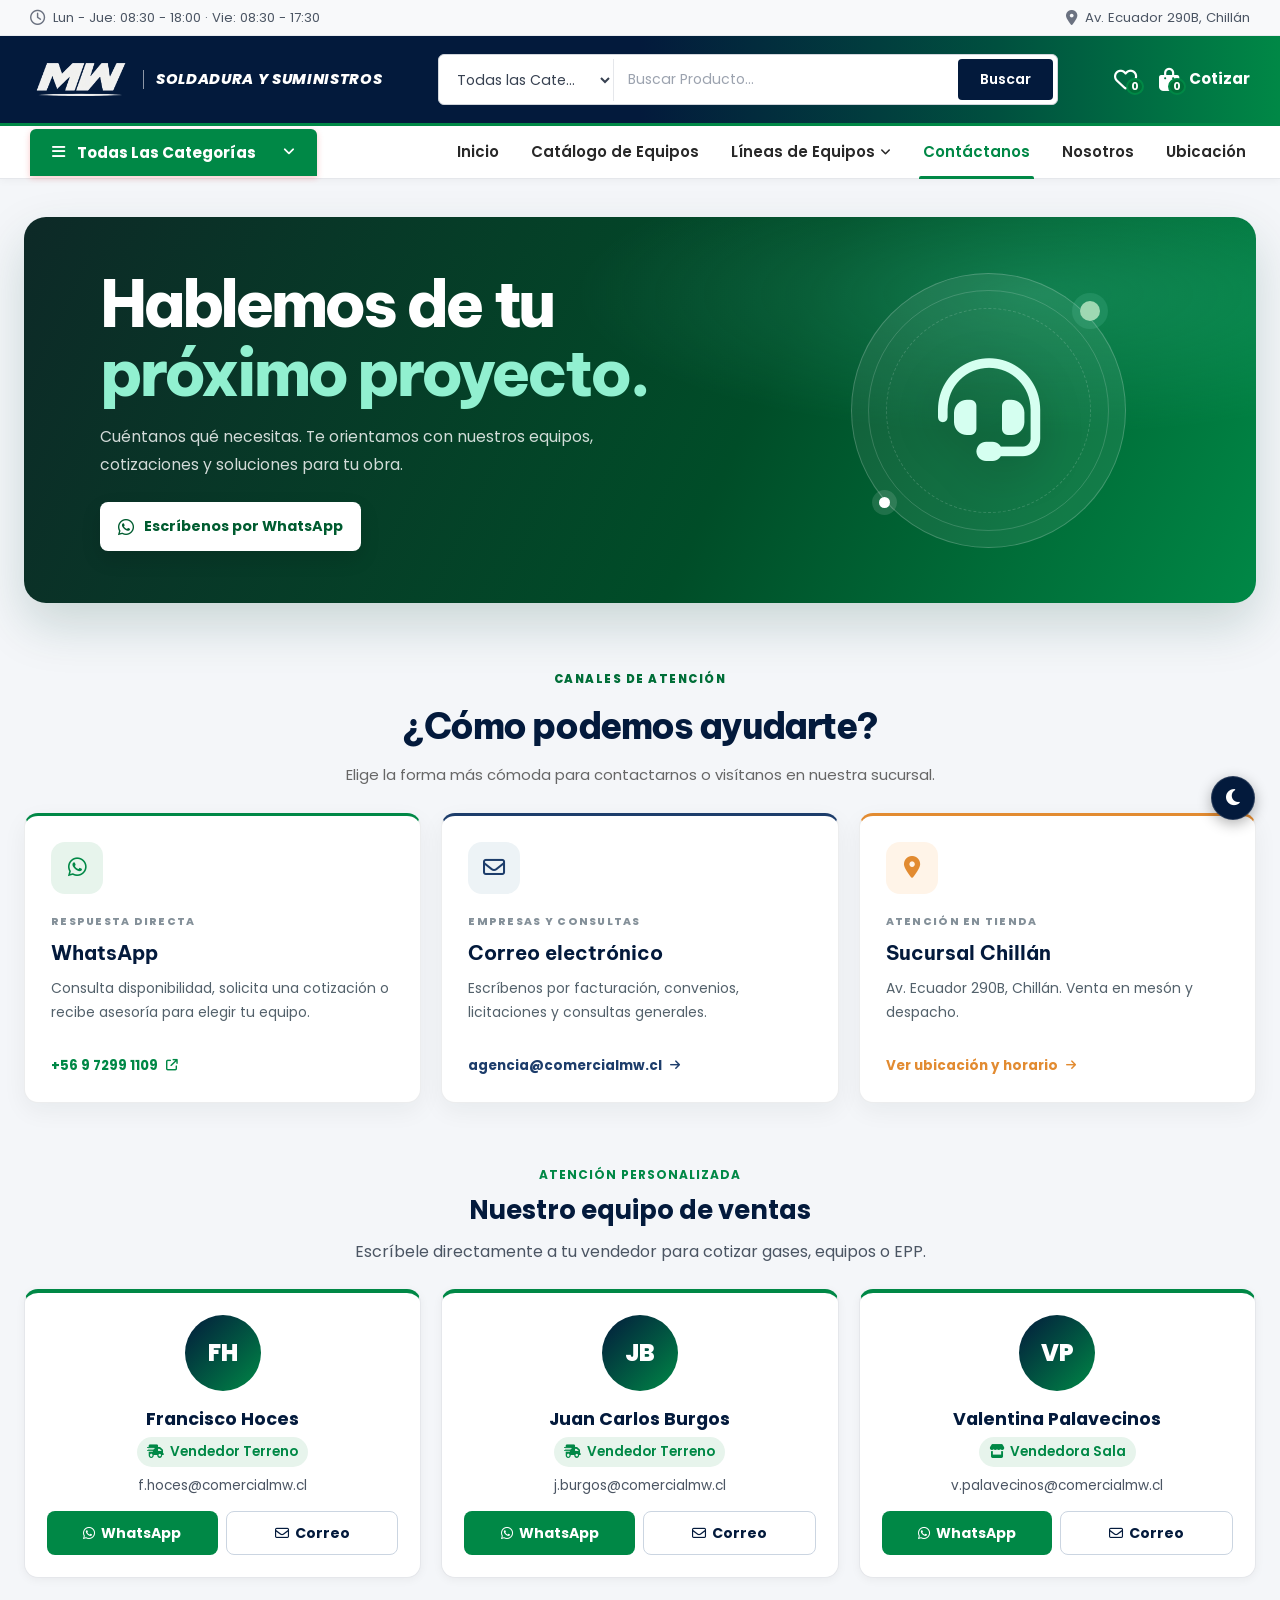
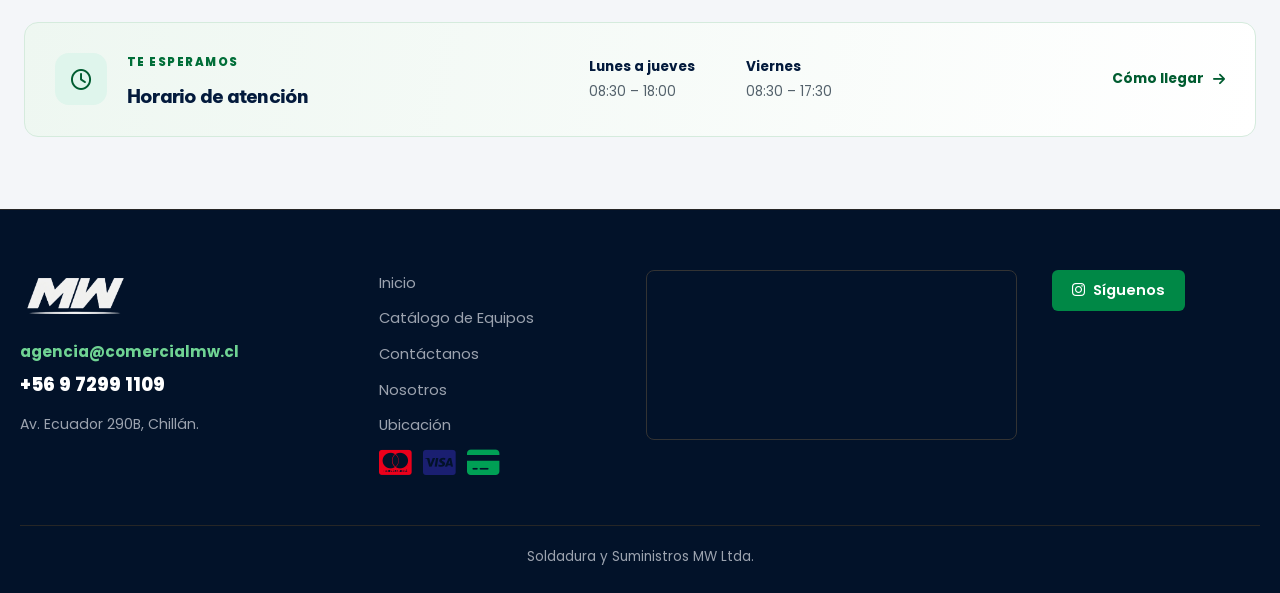
==== commit c05e6e72: "Prueba: quitar WhatsApp y correo de la barra superior" ====
--- a/contacto.html
+++ b/contacto.html
@@ -15,10 +15,6 @@
     <div class="top-bar-cf">
         <div class="top-bar-contenedor">
             <div class="top-bar-izq">
-                <a href="https://wa.me/56972991109" target="_blank" rel="noopener noreferrer" class="top-bar-item">
-                    <i class="fa-solid fa-phone-volume"></i>
-                    <span>Atención WhatsApp +56 9 7299 1109</span>
-                </a>
                 <span class="top-bar-item">
                     <i class="fa-regular fa-clock"></i>
                     <span>Lun - Jue: 08:30 - 18:00 · Vie: 08:30 - 17:30</span>
@@ -28,10 +24,6 @@
                 <a href="nosotros.html#ubicacion-seccion" class="top-bar-item">
                     <i class="fa-solid fa-location-dot"></i>
                     <span>Av. Ecuador 290B, Chillán</span>
-                </a>
-                <a href="mailto:agencia@comercialmw.cl" class="top-bar-item">
-                    <i class="fa-regular fa-envelope"></i>
-                    <span>agencia@comercialmw.cl</span>
                 </a>
             </div>
         </div>
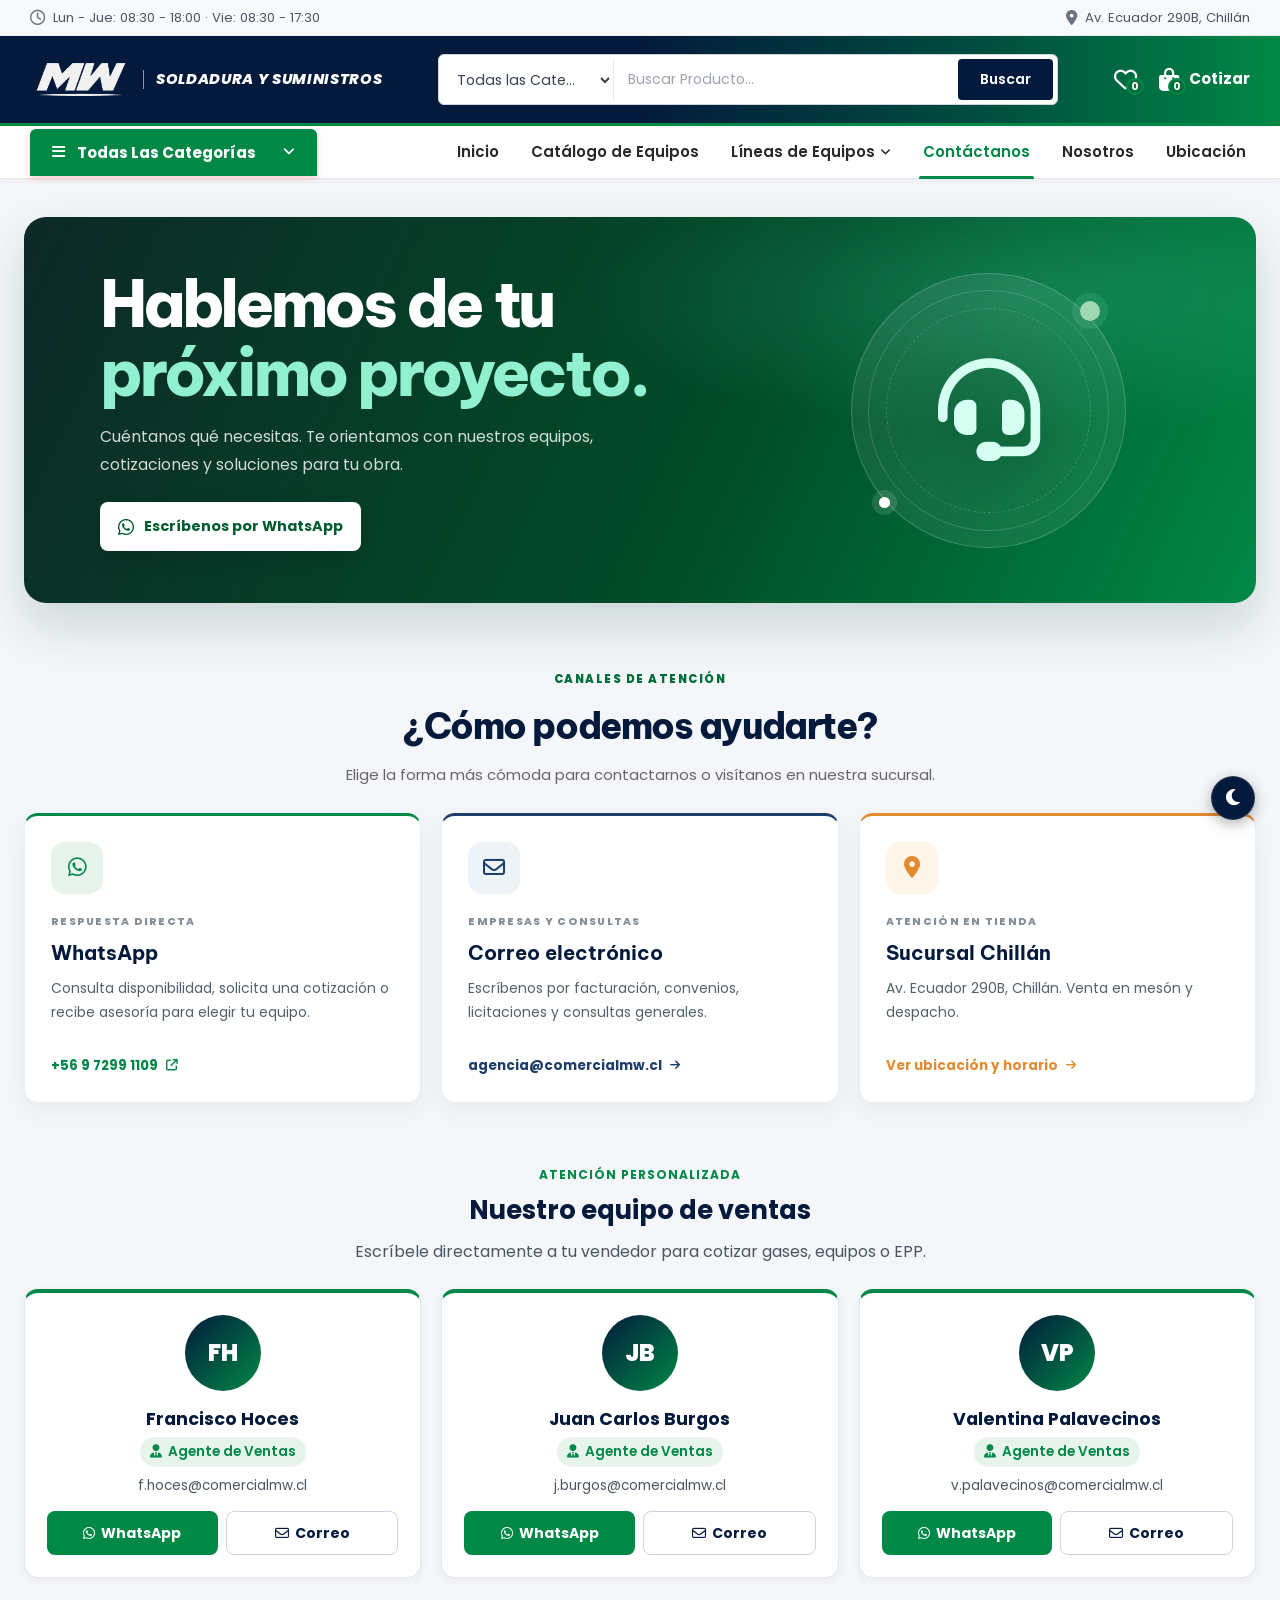
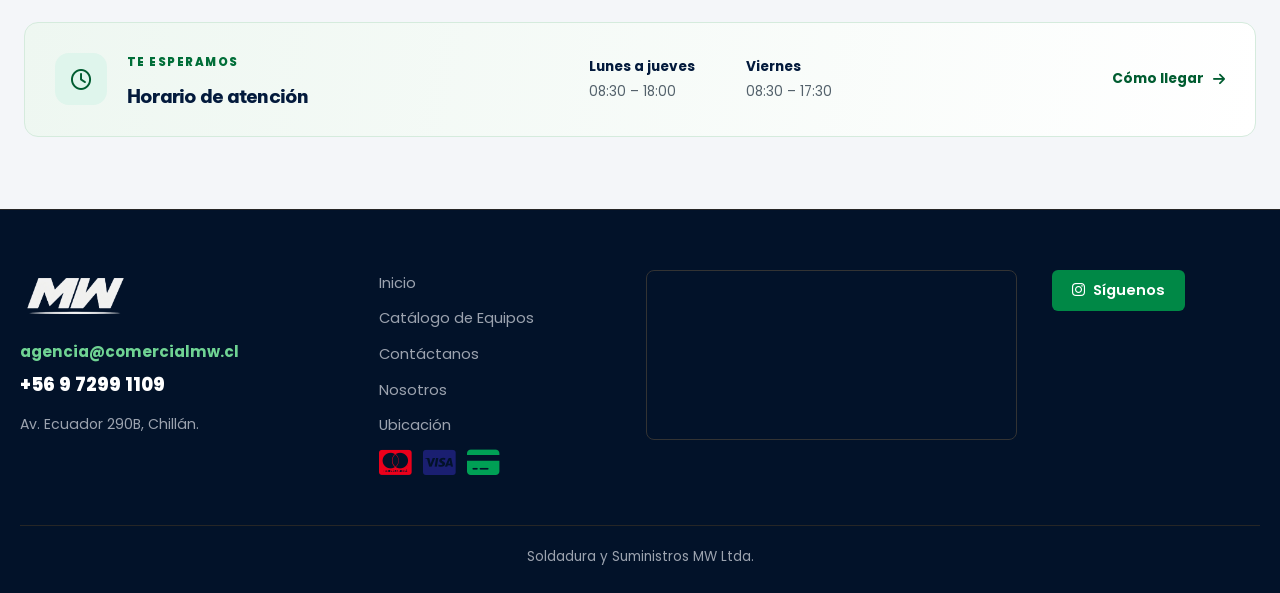
==== commit be6a969d: "Cargo de los vendedores: Agente de Ventas Co-Authored-By: Claude Opus 5.5 <noreply@anthropic.com> Cl" ====
--- a/contacto.html
+++ b/contacto.html
@@ -181,11 +181,11 @@
                     <div class="vendedor-avatar" aria-hidden="true">FH</div>
                     <div class="vendedor-info">
                         <h3 class="vendedor-nombre">Francisco Hoces</h3>
-                        <span class="vendedor-cargo"><i class="fa-solid fa-truck-fast"></i> Vendedor Terreno</span>
+                        <span class="vendedor-cargo"><i class="fa-solid fa-user-tie"></i> Agente de Ventas</span>
                         <a class="vendedor-mail" href="mailto:f.hoces@comercialmw.cl">f.hoces@comercialmw.cl</a>
                     </div>
                     <div class="vendedor-acciones">
-                        <a class="vendedor-btn" href="https://wa.me/56972991109?text=Hola%2C%20quiero%20hablar%20con%20Francisco%20Hoces%20%28vendedor%20terreno%29.%20Te%20escribo%20desde%20agentemw.cl" target="_blank" rel="noopener noreferrer"><i class="fa-brands fa-whatsapp"></i> WhatsApp</a>
+                        <a class="vendedor-btn" href="https://wa.me/56972991109?text=Hola%2C%20quiero%20hablar%20con%20Francisco%20Hoces%20%28agente%20de%20ventas%29.%20Te%20escribo%20desde%20agentemw.cl" target="_blank" rel="noopener noreferrer"><i class="fa-brands fa-whatsapp"></i> WhatsApp</a>
                         <a class="vendedor-btn vendedor-btn-sec" href="mailto:f.hoces@comercialmw.cl"><i class="fa-regular fa-envelope"></i> Correo</a>
                     </div>
                 </article>
@@ -193,11 +193,11 @@
                     <div class="vendedor-avatar" aria-hidden="true">JB</div>
                     <div class="vendedor-info">
                         <h3 class="vendedor-nombre">Juan Carlos Burgos</h3>
-                        <span class="vendedor-cargo"><i class="fa-solid fa-truck-fast"></i> Vendedor Terreno</span>
+                        <span class="vendedor-cargo"><i class="fa-solid fa-user-tie"></i> Agente de Ventas</span>
                         <a class="vendedor-mail" href="mailto:j.burgos@comercialmw.cl">j.burgos@comercialmw.cl</a>
                     </div>
                     <div class="vendedor-acciones">
-                        <a class="vendedor-btn" href="https://wa.me/56972991109?text=Hola%2C%20quiero%20hablar%20con%20Juan%20Carlos%20Burgos%20%28vendedor%20terreno%29.%20Te%20escribo%20desde%20agentemw.cl" target="_blank" rel="noopener noreferrer"><i class="fa-brands fa-whatsapp"></i> WhatsApp</a>
+                        <a class="vendedor-btn" href="https://wa.me/56972991109?text=Hola%2C%20quiero%20hablar%20con%20Juan%20Carlos%20Burgos%20%28agente%20de%20ventas%29.%20Te%20escribo%20desde%20agentemw.cl" target="_blank" rel="noopener noreferrer"><i class="fa-brands fa-whatsapp"></i> WhatsApp</a>
                         <a class="vendedor-btn vendedor-btn-sec" href="mailto:j.burgos@comercialmw.cl"><i class="fa-regular fa-envelope"></i> Correo</a>
                     </div>
                 </article>
@@ -205,11 +205,11 @@
                     <div class="vendedor-avatar" aria-hidden="true">VP</div>
                     <div class="vendedor-info">
                         <h3 class="vendedor-nombre">Valentina Palavecinos</h3>
-                        <span class="vendedor-cargo"><i class="fa-solid fa-store"></i> Vendedora Sala</span>
+                        <span class="vendedor-cargo"><i class="fa-solid fa-user-tie"></i> Agente de Ventas</span>
                         <a class="vendedor-mail" href="mailto:v.palavecinos@comercialmw.cl">v.palavecinos@comercialmw.cl</a>
                     </div>
                     <div class="vendedor-acciones">
-                        <a class="vendedor-btn" href="https://wa.me/56972991109?text=Hola%2C%20quiero%20hablar%20con%20Valentina%20Palavecinos%20%28vendedora%20sala%29.%20Te%20escribo%20desde%20agentemw.cl" target="_blank" rel="noopener noreferrer"><i class="fa-brands fa-whatsapp"></i> WhatsApp</a>
+                        <a class="vendedor-btn" href="https://wa.me/56972991109?text=Hola%2C%20quiero%20hablar%20con%20Valentina%20Palavecinos%20%28agente%20de%20ventas%29.%20Te%20escribo%20desde%20agentemw.cl" target="_blank" rel="noopener noreferrer"><i class="fa-brands fa-whatsapp"></i> WhatsApp</a>
                         <a class="vendedor-btn vendedor-btn-sec" href="mailto:v.palavecinos@comercialmw.cl"><i class="fa-regular fa-envelope"></i> Correo</a>
                     </div>
                 </article>
@@ -295,6 +295,12 @@
                 <div class="carrito-datos-form">
                     <label for="cliente-carrito">Nombre o Empresa</label>
                     <input type="text" id="cliente-carrito" placeholder="Ej: Daniel Vega">
+                    <label for="vendedor-carrito">¿Con quién quieres cotizar?</label>
+                    <select id="vendedor-carrito">
+                        <option value="valentina" selected>Valentina Palavecinos · Agente de Ventas</option>
+                        <option value="francisco">Francisco Hoces · Agente de Ventas</option>
+                        <option value="juancarlos">Juan Carlos Burgos · Agente de Ventas</option>
+                    </select>
                     <label for="direccion-carrito">Dirección de despacho / Retiro</label>
                     <textarea id="direccion-carrito" rows="2" placeholder="Dirección en Chillán o retiro"></textarea>
                 </div>
--- a/estilos.css
+++ b/estilos.css
@@ -2795,3 +2795,7 @@
 .vendedor-btn-sec { background: #ffffff; color: #031a3c; border: 1px solid #cbd5e1; }
 .vendedor-btn-sec:hover { background: #f1f5f9; }
 @media (max-width: 860px) { .vendedores-grid { grid-template-columns: 1fr; } .vendedor-card { flex-direction: row; text-align: left; align-items: center; flex-wrap: wrap; } .vendedor-acciones { flex-basis: 100%; } }
+
+/* Selector de vendedor en el carrito */
+#vendedor-carrito { width: 100%; padding: 10px 12px; border: 1px solid #d1d5db; border-radius: 8px; font-family: inherit; font-size: 0.9rem; background: #ffffff; color: #1f2937; margin-bottom: 12px; cursor: pointer; }
+#vendedor-carrito:focus { outline: none; border-color: #008846; box-shadow: 0 0 0 3px rgba(0, 136, 70, 0.15); }
